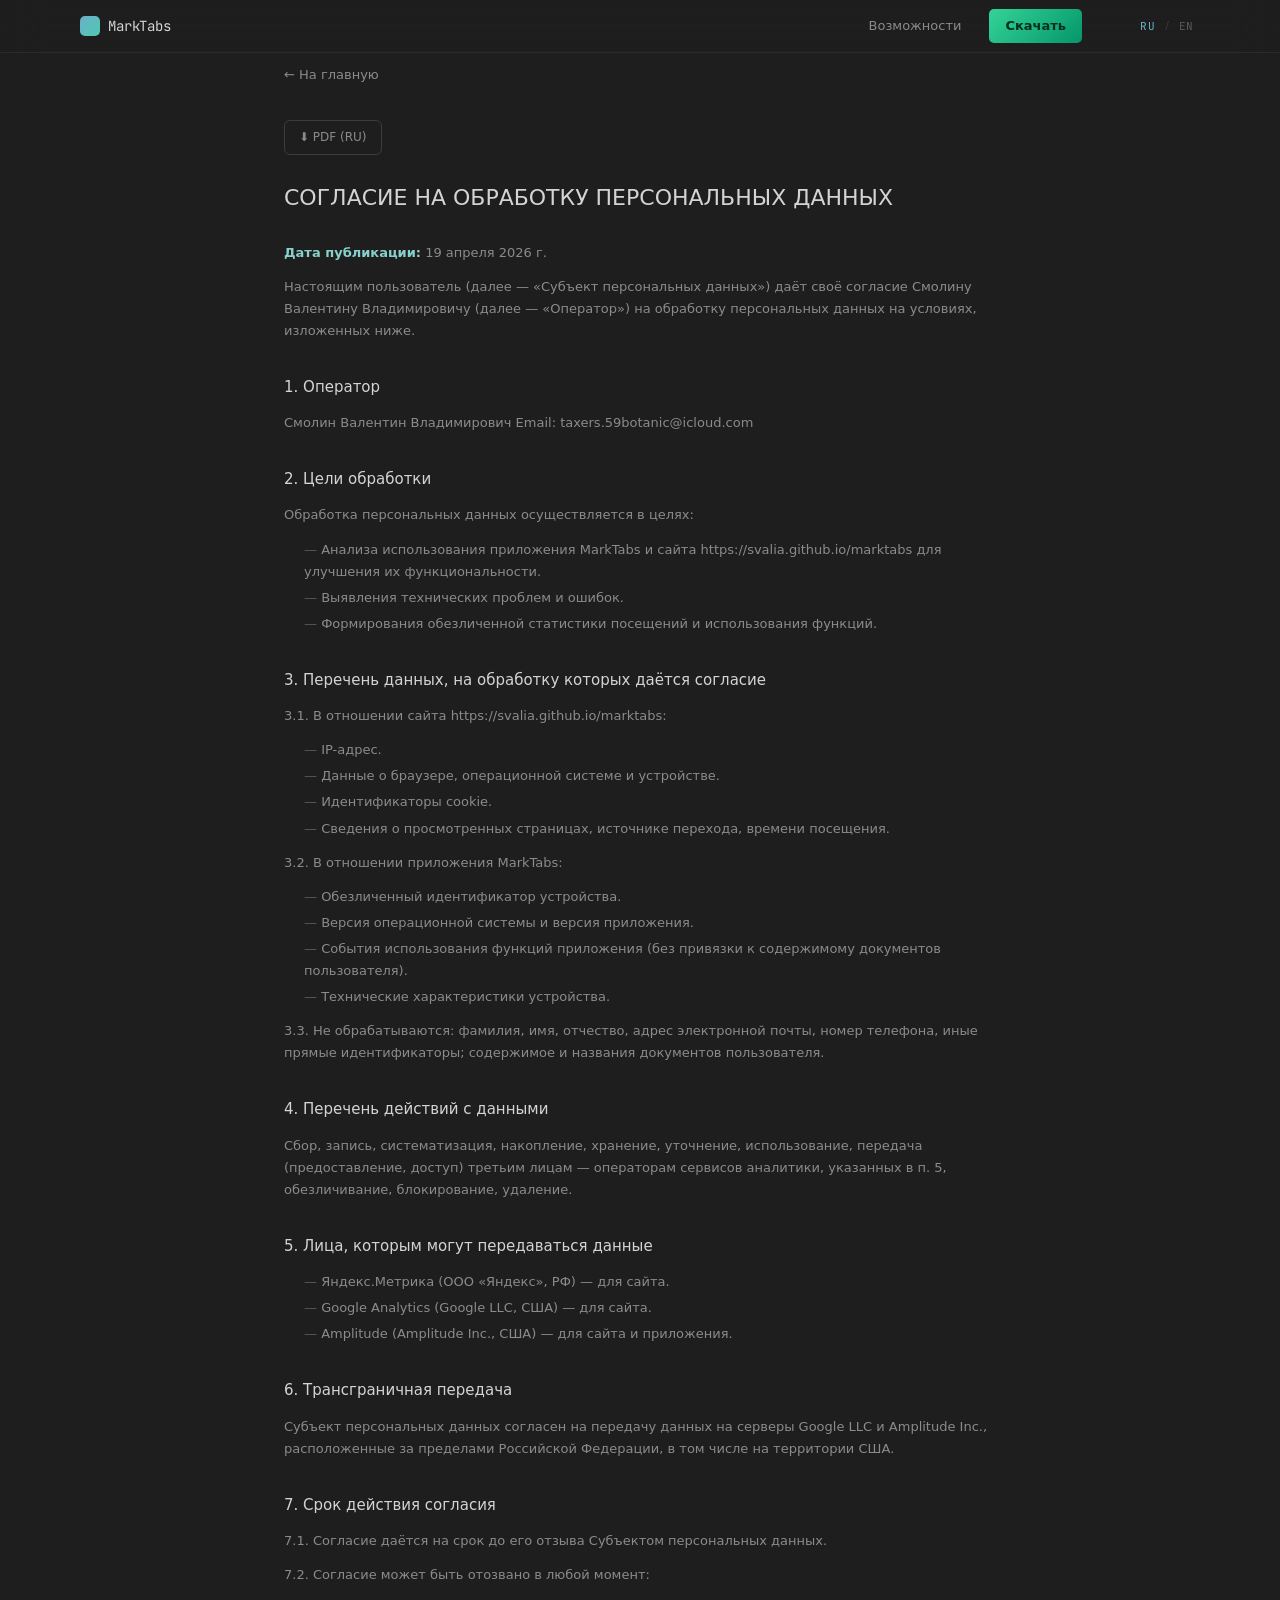
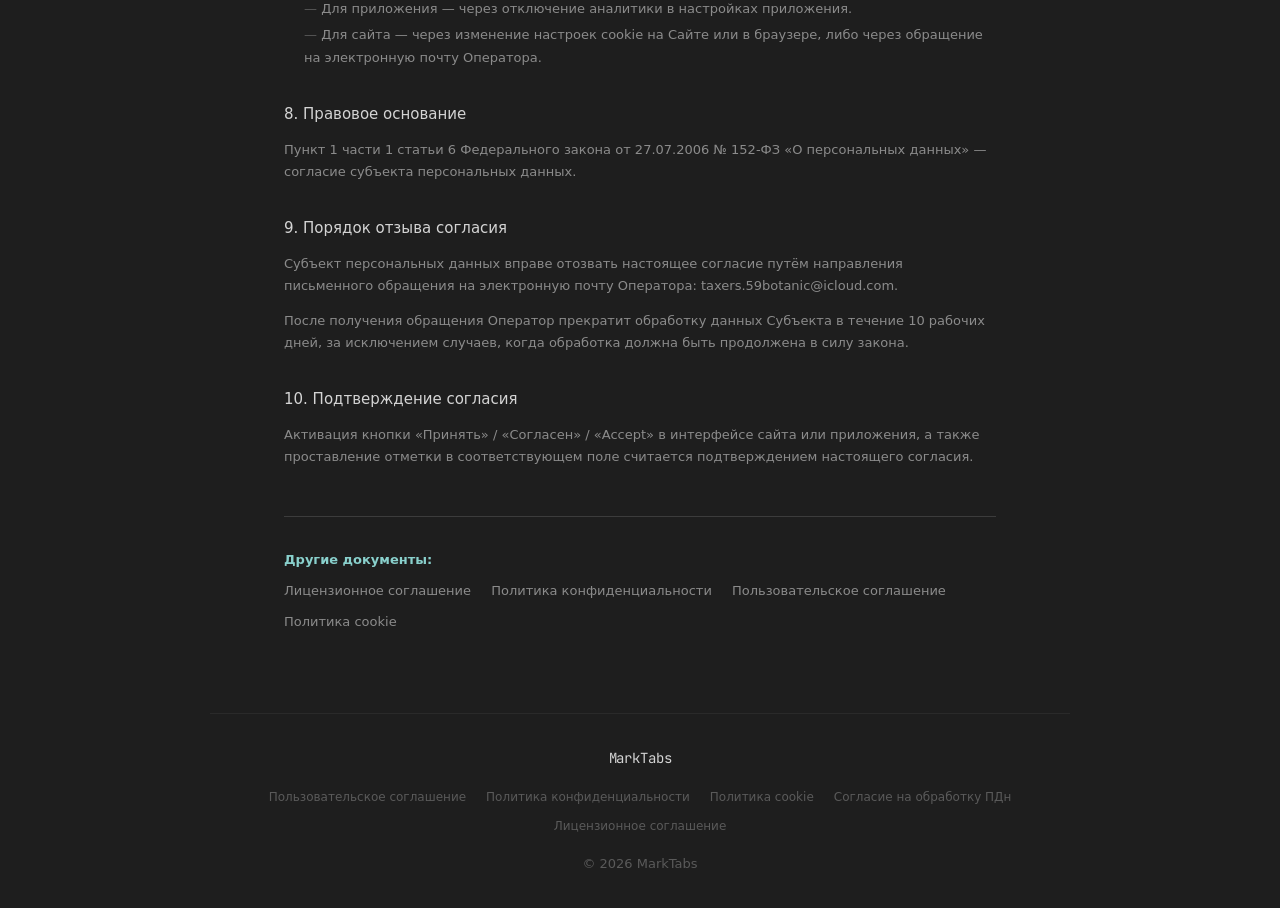
==== legal/consent/index.html @ ff4b9e53 "Add legal pages, PDFs, updates and announcements infrastructure Co-Authored-By: Claude Sonnet 4.6 <n" ====
<!DOCTYPE html>
<html lang="ru">
<head>
  <meta charset="UTF-8" />
  <meta name="viewport" content="width=device-width, initial-scale=1.0" />
  <title>Согласие на обработку ПДн / Согласие на обработку ПДн — MarkTabs</title>
  <meta name="description" content="MarkTabs — Согласие на обработку ПДн / Согласие на обработку ПДн" />
  <link rel="preconnect" href="https://fonts.googleapis.com" />
  <link rel="preconnect" href="https://fonts.gstatic.com" crossorigin />
  <link href="https://fonts.googleapis.com/css2?family=JetBrains+Mono:wght@400;500&display=swap" rel="stylesheet" />
  <link rel="stylesheet" href="../../style.css" />
  <link rel="alternate" hreflang="ru" href="https://svalia.github.io/marktabs/legal/consent/" />
  <link rel="alternate" hreflang="en" href="https://svalia.github.io/marktabs/legal/consent/" />
  <link rel="canonical" href="https://svalia.github.io/marktabs/legal/consent/" />
</head>
<body>

  <header class="header">
    <div class="header-inner">
      <a class="logo" href="../../">
        <span class="logo-mark"></span>
        MarkTabs
      </a>
      <nav class="nav">
        <a href="../../#features" data-i18n="nav_features">Возможности</a>
        <a href="../../#download" class="nav-cta" data-i18n="nav_download">Скачать</a>
      </nav>
      <div class="lang-switcher">
        <button class="lang-btn active" data-lang="ru">RU</button>
        <span class="lang-sep">/</span>
        <button class="lang-btn" data-lang="en">EN</button>
      </div>
    </div>
  </header>

  <main>
    <section class="legal-page">
      <div class="legal-container">

        <div class="legal-breadcrumb">
          <a href="../../" data-i18n-legal="back_home">← На главную</a>
        </div>

        <div class="legal-block" id="legal-ru">
          <div class="legal-pdf-bar">
            <a class="pdf-download" href="../../pdfs/09-Consent-PD-RU.pdf" download>⬇ PDF (RU)</a>
          </div>
          <div class="legal-body"><h1>СОГЛАСИЕ НА ОБРАБОТКУ ПЕРСОНАЛЬНЫХ ДАННЫХ</h1>
<p><strong>Дата публикации:</strong> 19 апреля 2026 г.</p>
<p>Настоящим пользователь (далее — «Субъект персональных данных») даёт своё согласие Смолину Валентину Владимировичу (далее — «Оператор») на обработку персональных данных на условиях, изложенных ниже.</p>
<h2>1. Оператор</h2>
<p>Смолин Валентин Владимирович Email: taxers.59botanic@icloud.com</p>
<h2>2. Цели обработки</h2>
<p>Обработка персональных данных осуществляется в целях:</p>
<ul>
  <li>Анализа использования приложения MarkTabs и сайта https://svalia.github.io/marktabs для улучшения их функциональности.</li>
  <li>Выявления технических проблем и ошибок.</li>
  <li>Формирования обезличенной статистики посещений и использования функций.</li>
</ul>
<h2>3. Перечень данных, на обработку которых даётся согласие</h2>
<p>3.1. В отношении сайта https://svalia.github.io/marktabs:</p>
<ul>
  <li>IP-адрес.</li>
  <li>Данные о браузере, операционной системе и устройстве.</li>
  <li>Идентификаторы cookie.</li>
  <li>Сведения о просмотренных страницах, источнике перехода, времени посещения.</li>
</ul>
<p>3.2. В отношении приложения MarkTabs:</p>
<ul>
  <li>Обезличенный идентификатор устройства.</li>
  <li>Версия операционной системы и версия приложения.</li>
  <li>События использования функций приложения (без привязки к содержимому документов пользователя).</li>
  <li>Технические характеристики устройства.</li>
</ul>
<p>3.3. Не обрабатываются: фамилия, имя, отчество, адрес электронной почты, номер телефона, иные прямые идентификаторы; содержимое и названия документов пользователя.</p>
<h2>4. Перечень действий с данными</h2>
<p>Сбор, запись, систематизация, накопление, хранение, уточнение, использование, передача (предоставление, доступ) третьим лицам — операторам сервисов аналитики, указанных в п. 5, обезличивание, блокирование, удаление.</p>
<h2>5. Лица, которым могут передаваться данные</h2>
<ul>
  <li>Яндекс.Метрика (ООО «Яндекс», РФ) — для сайта.</li>
  <li>Google Analytics (Google LLC, США) — для сайта.</li>
  <li>Amplitude (Amplitude Inc., США) — для сайта и приложения.</li>
</ul>
<h2>6. Трансграничная передача</h2>
<p>Субъект персональных данных согласен на передачу данных на серверы Google LLC и Amplitude Inc., расположенные за пределами Российской Федерации, в том числе на территории США.</p>
<h2>7. Срок действия согласия</h2>
<p>7.1. Согласие даётся на срок до его отзыва Субъектом персональных данных.</p>
<p>7.2. Согласие может быть отозвано в любой момент:</p>
<ul>
  <li>Для приложения — через отключение аналитики в настройках приложения.</li>
  <li>Для сайта — через изменение настроек cookie на Сайте или в браузере, либо через обращение на электронную почту Оператора.</li>
</ul>
<h2>8. Правовое основание</h2>
<p>Пункт 1 части 1 статьи 6 Федерального закона от 27.07.2006 № 152-ФЗ «О персональных данных» — согласие субъекта персональных данных.</p>
<h2>9. Порядок отзыва согласия</h2>
<p>Субъект персональных данных вправе отозвать настоящее согласие путём направления письменного обращения на электронную почту Оператора: taxers.59botanic@icloud.com.</p>
<p>После получения обращения Оператор прекратит обработку данных Субъекта в течение 10 рабочих дней, за исключением случаев, когда обработка должна быть продолжена в силу закона.</p>
<h2>10. Подтверждение согласия</h2>
<p>Активация кнопки «Принять» / «Согласен» / «Accept» в интерфейсе сайта или приложения, а также проставление отметки в соответствующем поле считается подтверждением настоящего согласия.</p></div>
        </div>


        <div class="legal-other-docs">
          <div id="legal-other-ru">
            <p><strong>Другие документы:</strong></p>
            <a href="../eula/">Лицензионное соглашение</a>
        <a href="../privacy/">Политика конфиденциальности</a>
        <a href="../terms/">Пользовательское соглашение</a>
        <a href="../cookies/">Политика cookie</a>
          </div>
          <div id="legal-other-en" style="display:none">
            <p><strong>Other documents:</strong></p>
            <a href="../eula/">End User License Agreement</a>
        <a href="../privacy/">Privacy Policy</a>
        <a href="../terms/">Terms of Use</a>
        <a href="../cookies/">Cookie Policy</a>
          </div>
        </div>

      </div>
    </section>
  </main>

  <footer class="footer footer-legal">
    <a class="logo" href="../../">MarkTabs</a>
    <nav class="footer-legal-nav">
      <div class="footer-legal-links" id="footer-links-ru">
        <a href="../terms/">Пользовательское соглашение</a>
        <a href="../privacy/">Политика конфиденциальности</a>
        <a href="../cookies/">Политика cookie</a>
        <a href="../consent/">Согласие на обработку ПДн</a>
        <a href="../eula/">Лицензионное соглашение</a>
      </div>
      <div class="footer-legal-links" id="footer-links-en" style="display:none">
        <a href="../terms/">Terms of Use</a>
        <a href="../privacy/">Privacy Policy</a>
        <a href="../cookies/">Cookie Policy</a>
        <a href="../eula/">End User License Agreement</a>
      </div>
    </nav>
    <span class="footer-copy">© 2026 MarkTabs</span>
  </footer>

  <script src="../../script.js"></script>
  <script>
    (function() {
      var lang = localStorage.getItem("mt_lang") || "ru";
      function applyLang(l) {
        var ruEl = document.getElementById("legal-ru");
        var enEl = document.getElementById("legal-en");
        var ruOther = document.getElementById("legal-other-ru");
        var enOther = document.getElementById("legal-other-en");
        var footerRu = document.getElementById("footer-links-ru");
        var footerEn = document.getElementById("footer-links-en");
        var breadcrumb = document.querySelector("[data-i18n-legal='back_home']");
        if (ruEl) ruEl.style.display = l === "ru" ? "" : "none";
        if (enEl) enEl.style.display = l === "en" ? "" : "none";
        if (ruOther) ruOther.style.display = l === "ru" ? "" : "none";
        if (enOther) enOther.style.display = l === "en" ? "" : "none";
        if (footerRu) footerRu.style.display = l === "ru" ? "" : "none";
        if (footerEn) footerEn.style.display = l === "en" ? "" : "none";
        if (breadcrumb) breadcrumb.textContent = l === "ru" ? "← На главную" : "← Back to home";
        document.querySelectorAll(".lang-btn").forEach(function(btn) {
          btn.classList.toggle("active", btn.getAttribute("data-lang") === l);
        });
        document.documentElement.lang = l;
      }
      applyLang(lang);
      document.querySelectorAll(".lang-btn[data-lang]").forEach(function(btn) {
        btn.addEventListener("click", function() {
          var l = btn.getAttribute("data-lang");
          localStorage.setItem("mt_lang", l);
          applyLang(l);
        });
      });
    })();
  </script>
  <script src="../../analytics/landing-tracking.js"></script>
</body>
</html>
---- style.css ----
/* =============================================
   MARKTABS LANDING — style.css
   Rendered as a .md document (matches app read mode)
   ============================================= */

:root {
  --bg:         #1e1e1e;
  --bg2:        #252526;
  --bg3:        #2d2d2d;
  --bg4:        #333333;
  --fg:         #d4d4d4;
  --fg2:        #8b8b8b;
  --fg3:        #5a5a5a;
  --head:       #6ab0c8;   /* exact match: app heading color */
  --head-line:  rgba(106, 176, 200, 0.2);
  --strong:     #89d0cc;
  --link:       #4ec9b0;
  --code-fg:    #ce9178;
  --code-bg:    #2d2d2d;
  --quote-line: #d96060;
  --border:     #3c3c3c;
  --border2:    #2a2a2a;
  --orange:     #e8944a;
  --accent-btn: #6ab0c8;

  --font-body: -apple-system, BlinkMacSystemFont, 'Segoe UI', system-ui, sans-serif;
  --font-mono: 'JetBrains Mono', 'SF Mono', 'Fira Code', monospace;

  --doc-width: 860px;
  --radius:    8px;
}

*, *::before, *::after { box-sizing: border-box; margin: 0; padding: 0; }

html { scroll-behavior: smooth; }

body {
  background: var(--bg);
  color: var(--fg);
  font-family: var(--font-body);
  font-size: 16px;
  line-height: 1.75;
  -webkit-font-smoothing: antialiased;
}

a { color: var(--link); text-decoration: none; }
a:hover { text-decoration: underline; }

/* =============================================
   HEADER (app chrome — stays outside document)
   ============================================= */
.header {
  position: fixed;
  top: 0; left: 0; right: 0;
  z-index: 100;
  backdrop-filter: blur(20px) saturate(180%);
  -webkit-backdrop-filter: blur(20px) saturate(180%);
  background: rgba(30, 30, 30, 0.9);
  border-bottom: 1px solid var(--border2);
}

.header-inner {
  max-width: 1200px;
  margin: 0 auto;
  padding: 0 40px;
  height: 52px;
  display: flex;
  align-items: center;
  gap: 32px;
}

.logo {
  display: flex;
  align-items: center;
  gap: 8px;
  font-family: var(--font-mono);
  font-size: 14px;
  color: var(--fg);
  letter-spacing: -0.01em;
  text-decoration: none;
}

.logo-mark {
  width: 20px;
  height: 20px;
  border-radius: 5px;
  background: linear-gradient(135deg, var(--head) 0%, var(--link) 100%);
  flex-shrink: 0;
}

.nav {
  display: flex;
  align-items: center;
  gap: 28px;
  margin-left: auto;
}

.nav a {
  font-size: 13px;
  color: var(--fg2);
  text-decoration: none;
  transition: color 0.2s;
}

.nav a:hover { color: var(--fg); text-decoration: none; }

.nav-cta {
  padding: 6px 16px;
  background: linear-gradient(135deg, #34d399 0%, #059669 100%);
  color: #042f1e !important;
  border-radius: 5px;
  font-weight: 600;
  font-size: 13px !important;
  transition: opacity 0.2s !important;
}

.nav-cta:hover { opacity: 0.85; text-decoration: none !important; }

.lang-switcher {
  display: flex;
  align-items: center;
  gap: 4px;
  margin-left: 20px;
}

.lang-btn {
  background: none;
  border: none;
  color: var(--fg3);
  cursor: pointer;
  font-family: var(--font-mono);
  font-size: 11px;
  padding: 3px 6px;
  border-radius: 3px;
  transition: color 0.2s;
  letter-spacing: 0.05em;
}

.lang-btn:hover { color: var(--fg); }
.lang-btn.active { color: var(--head); }
.lang-sep { color: var(--border); font-size: 11px; }

/* =============================================
   DOCUMENT — main content wrapper
   ============================================= */
.document {
  max-width: var(--doc-width);
  margin: 0 auto;
  padding: 80px 40px 80px;
}

/* =============================================
   MD HEADINGS (exact match to app renderer)
   ============================================= */
.md-h1 {
  font-size: 2em;
  font-weight: 700;
  color: var(--head);
  border-bottom: 1px solid var(--head-line);
  padding-bottom: 12px;
  margin-bottom: 24px;
  line-height: 1.25;
  letter-spacing: -0.02em;
}

.md-h2 {
  font-size: 1.5em;
  font-weight: 700;
  color: var(--head);
  border-bottom: 1px solid var(--head-line);
  padding-bottom: 10px;
  margin-top: 48px;
  margin-bottom: 20px;
  line-height: 1.3;
  letter-spacing: -0.01em;
}

.md-h3 {
  font-size: 1.17em;
  font-weight: 700;
  color: var(--head);
  margin-top: 32px;
  margin-bottom: 12px;
  line-height: 1.3;
}

/* =============================================
   MD PARAGRAPH, STRONG, CODE
   ============================================= */
.md-p {
  margin-bottom: 16px;
  color: var(--fg);
  line-height: 1.75;
}

.md-p strong, strong { color: var(--strong); font-weight: 600; }

.md-hr {
  border: none;
  border-top: 1px solid var(--border);
  margin: 40px 0;
}

code, .md-code {
  font-family: var(--font-mono);
  font-size: 0.875em;
  background: var(--code-bg);
  color: var(--code-fg);
  border-radius: 4px;
  padding: 2px 6px;
}

.md-pre {
  background: var(--code-bg);
  border-radius: var(--radius);
  padding: 20px 24px;
  margin: 20px 0;
  overflow-x: auto;
}

.md-pre code {
  background: none;
  padding: 0;
  font-size: 13px;
  color: var(--fg);
  line-height: 1.7;
}

/* =============================================
   MD LISTS (ul / ol)
   ============================================= */
.md-ul {
  list-style: none;
  padding: 0;
  margin: 0 0 20px 0;
}

.md-ul li {
  position: relative;
  padding-left: 20px;
  margin-bottom: 6px;
  color: var(--fg);
  line-height: 1.7;
}

.md-ul li::before {
  content: '•';
  position: absolute;
  left: 4px;
  color: var(--fg2);
}

.md-ol {
  list-style: none;
  counter-reset: md-counter;
  padding: 0;
  margin: 0 0 20px 0;
}

.md-ol li {
  counter-increment: md-counter;
  position: relative;
  padding-left: 28px;
  margin-bottom: 8px;
  color: var(--fg);
  line-height: 1.7;
}

.md-ol li::before {
  content: counter(md-counter) '.';
  position: absolute;
  left: 0;
  color: var(--fg2);
  font-variant-numeric: tabular-nums;
  min-width: 20px;
}

/* =============================================
   MD BLOCKQUOTE
   ============================================= */
.md-blockquote {
  border-left: 3px solid var(--quote-line);
  padding: 4px 0 4px 20px;
  margin: 16px 0;
  color: var(--fg2);
}

.md-blockquote p {
  margin: 0;
  font-style: normal;
  line-height: 1.7;
}

.md-blockquote strong {
  color: var(--fg);
}

/* =============================================
   HERO SECTION
   ============================================= */
.hero {
  padding-top: 72px; /* header height */
  max-width: 1200px;
  margin: 0 auto;
  display: grid;
  grid-template-columns: 1fr 1fr;
  gap: 80px;
  align-items: start;
  min-height: 100vh;
  padding-left: 40px;
  padding-right: 40px;
}

.hero-content {
  padding-top: 120px;
}

.hero-eyebrow {
  margin-top: 80px;
  padding-left: 16px;
  border-left: 3px solid var(--quote-line);
  max-width: 480px;
}

.eyebrow-statement {
  font-size: 17px;
  font-weight: 700;
  line-height: 1.4;
  margin-bottom: 6px;
  background: linear-gradient(90deg, #5b8def 0%, #4ec9b0 55%, #89d44a 100%);
  -webkit-background-clip: text;
  -webkit-text-fill-color: transparent;
  background-clip: text;
}

.eyebrow-md {
  font-family: var(--font-mono);
  font-size: 19px;
  /* inherits gradient from parent */
}

.eyebrow-detail {
  font-size: 14px;
  color: var(--fg2);
  line-height: 1.65;
}

.eyebrow-detail strong {
  font-weight: 700;
  background: linear-gradient(90deg, #5b7de8 0%, #a855f7 100%);
  -webkit-background-clip: text;
  -webkit-text-fill-color: transparent;
  background-clip: text;
}

.hero-title {
  font-size: clamp(40px, 5vw, 64px);
  font-weight: 700;
  color: var(--head);
  border-bottom: 1px solid var(--head-line);
  padding-bottom: 14px;
  margin-bottom: 20px;
  line-height: 1.2;
  letter-spacing: -0.025em;
}

.hero-title em {
  font-style: italic;
  font-weight: 400;
}

.hero-sub {
  font-size: 17px;
  color: var(--fg);
  margin-bottom: 36px;
  line-height: 1.7;
  max-width: 420px;
}

.hero-actions {
  display: flex;
  flex-direction: column;
  align-items: flex-start;
  gap: 10px;
}

.btn-primary {
  display: inline-flex;
  align-items: center;
  padding: 11px 24px;
  background: linear-gradient(135deg, #34d399 0%, #059669 100%);
  color: #042f1e;
  border-radius: 6px;
  font-weight: 700;
  font-size: 15px;
  letter-spacing: -0.01em;
  text-decoration: none;
  transition: filter 0.2s, transform 0.15s;
  box-shadow: 0 2px 12px rgba(5, 150, 105, 0.35);
}

.btn-primary:hover {
  filter: brightness(1.1);
  transform: translateY(-1px);
  text-decoration: none;
}

.btn-large { padding: 14px 32px; font-size: 17px; }

.hero-meta {
  font-family: var(--font-mono);
  font-size: 12px;
  color: #fff;
}

/* =============================================
   APP MOCKUP (parallax)
   ============================================= */
.hero-visual {
  display: flex;
  flex-direction: column;
  align-items: flex-start;
  perspective: 1000px;
  padding-top: 100px;
}

.app-mockup {
  will-change: transform;
  transition: transform 0.08s ease-out;
}

.app-window {
  width: 540px;
  border-radius: 12px;
  background: var(--bg2);
  border: 1px solid var(--border);
  box-shadow:
    0 0 0 1px rgba(255,255,255,0.04),
    0 32px 64px rgba(0,0,0,0.75),
    0 16px 32px rgba(0,0,0,0.5),
    0 64px 128px rgba(106, 176, 200, 0.05);
  overflow: hidden;
}

.app-chrome {
  display: flex;
  align-items: center;
  gap: 10px;
  padding: 12px 16px;
  background: var(--bg2);
  border-bottom: 1px solid var(--border);
}

.traffic-lights { display: flex; gap: 7px; }

.tl {
  width: 12px;
  height: 12px;
  border-radius: 50%;
}

.tl-red    { background: #ff5f57; }
.tl-yellow { background: #febc2e; }
.tl-green  { background: #28c840; }

.app-title-bar {
  font-family: var(--font-mono);
  font-size: 11px;
  color: var(--fg3);
  margin: 0 auto;
  transform: translateX(-18px);
}

.app-tabs {
  display: flex;
  align-items: stretch;
  background: var(--bg2);
  border-bottom: 1px solid var(--border);
  overflow: hidden;
}

.app-tab {
  display: flex;
  align-items: center;
  gap: 5px;
  padding: 7px 13px;
  font-family: var(--font-mono);
  font-size: 11px;
  color: var(--fg2);
  border-right: 1px solid var(--border);
  white-space: nowrap;
}

.app-tab-active {
  background: var(--bg3);
  color: var(--fg);
  border-bottom: 2px solid var(--head);
}

.tab-icon { width: 10px; height: 12px; opacity: 0.45; flex-shrink: 0; }

.tab-close {
  font-size: 13px;
  line-height: 1;
  opacity: 0;
  color: var(--fg2);
  margin-left: 2px;
  border-radius: 3px;
  padding: 0 1px;
  transition: opacity 0.12s;
}
.app-tab:hover .tab-close { opacity: 0.5; }
.app-tab:hover .tab-close:hover { opacity: 1; color: var(--fg); }

.tab-dot {
  width: 5px;
  height: 5px;
  border-radius: 50%;
  background: var(--orange);
  margin-left: 2px;
}

.tab-plus {
  padding: 7px 13px;
  color: var(--fg3);
  font-size: 15px;
  line-height: 1;
  margin-left: auto;
}

.app-body {
  display: flex;
  height: 270px;
}

.app-sidebar {
  width: 155px;
  background: var(--bg2);
  border-right: 1px solid var(--border);
  padding: 10px 0;
  flex-shrink: 0;
  overflow: hidden;
}

.app-right {
  display: flex;
  flex-direction: column;
  flex: 1;
  overflow: hidden;
}

.sidebar-section { margin-bottom: 14px; }

.sidebar-header {
  display: flex;
  align-items: center;
  gap: 5px;
  padding: 3px 12px;
  font-family: var(--font-mono);
  font-size: 10px;
  color: var(--fg2);
  text-transform: uppercase;
  letter-spacing: 0.06em;
}

.sidebar-icon { width: 10px; height: 10px; opacity: 0.6; flex-shrink: 0; }

.sidebar-item {
  display: flex;
  align-items: center;
  gap: 5px;
  padding: 3px 12px 3px 22px;
  font-family: var(--font-mono);
  font-size: 10px;
  color: var(--fg2);
}

.sidebar-item.active {
  color: var(--head);
  background: rgba(106, 176, 200, 0.08);
}

.sidebar-file-icon { width: 9px; height: 11px; opacity: 0.4; flex-shrink: 0; }

.app-editor {
  flex: 1;
  padding: 16px 18px;
  font-family: var(--font-mono);
  font-size: 11px;
  line-height: 1.8;
  overflow: hidden;
}

.editor-line { white-space: nowrap; }
.editor-h1 { color: var(--head); font-size: 13px; font-weight: 700; }
.editor-h2 { color: var(--head); font-size: 12px; font-weight: 600; }
.editor-text { color: var(--fg); }
.editor-text-dim { color: var(--fg2); }
.editor-list { color: var(--fg); padding-left: 8px; }
.editor-blank { height: 8px; }
.editor-code {
  background: var(--bg3);
  color: var(--code-fg);
  border-radius: 3px;
  padding: 0 3px;
  font-size: 10px;
}

.editor-cursor {
  width: 2px;
  height: 14px;
  background: var(--head);
  animation: blink 1.1s step-end infinite;
  margin-top: 2px;
}

@keyframes blink {
  0%, 100% { opacity: 1; }
  50%       { opacity: 0; }
}

/* =============================================
   DOCUMENT SECTIONS
   ============================================= */

/* Section wrapper — hr + content */
.doc-section {
  border-top: 1px solid var(--border);
  padding-top: 48px;
  margin-top: 0;
}

/* =============================================
   FEATURES — h3 list inside document
   ============================================= */
.features-list {
  display: flex;
  flex-direction: column;
}

.feature-item {
  display: flex;
  align-items: center;
  gap: 48px;
  padding: 28px 0;
  border-bottom: 1px solid var(--border2);
  border-right: none;
}

.feature-item:nth-child(odd)  { padding-right: 0; border-right: none; }
.feature-item:nth-child(even) { padding-left: 0; }
.feature-item:nth-last-child(-n+2) { border-bottom: 1px solid var(--border2); }
.feature-item:last-child { border-bottom: none; }

.feature-text { flex: 1; min-width: 0; }

/* ---- feature animation container ---- */
.feature-anim {
  width: 280px;
  height: 170px;
  flex-shrink: 0;
  background: var(--bg);
  border: 1px solid var(--border);
  border-radius: 8px;
  overflow: hidden;
  position: relative;
  font-family: var(--font-mono);
  font-size: 10px;
  color: var(--fg2);
}

.feature-label {
  font-family: var(--font-mono);
  font-size: 12px;
  font-weight: 700;
  margin-bottom: 8px;
  letter-spacing: 0.02em;
  background: linear-gradient(90deg, #5b7de8 0%, #a855f7 100%);
  -webkit-background-clip: text;
  -webkit-text-fill-color: transparent;
  background-clip: text;
}

.feature-item h3 {
  font-size: 1.05em;
  font-weight: 700;
  color: var(--head);
  margin-bottom: 8px;
  line-height: 1.3;
}

.feature-item p {
  font-size: 14px;
  color: var(--fg2);
  line-height: 1.7;
}

/* =============================================
   AHA — demo block
   ============================================= */
.aha-wrap {
  display: grid;
  grid-template-columns: 1fr 1fr;
  gap: 56px;
  align-items: start;
  margin-top: 8px;
}

.aha-label {
  font-family: var(--font-mono);
  font-size: 11px;
  color: var(--head);
  letter-spacing: 0.06em;
  text-transform: uppercase;
  display: block;
  margin-bottom: 16px;
}

.aha-text p { color: var(--fg2); margin-bottom: 28px; font-size: 15px; }

.demo-toggle {
  display: flex;
  flex-direction: column;
  gap: 10px;
}

.demo-label {
  font-family: var(--font-mono);
  font-size: 10px;
  color: var(--fg3);
  text-transform: uppercase;
  letter-spacing: 0.06em;
}

.demo-screen {
  background: var(--bg3);
  border: 1px solid var(--border);
  border-radius: 6px;
  padding: 16px 18px;
  font-family: var(--font-mono);
  font-size: 12px;
  line-height: 1.7;
}

.demo-line { white-space: nowrap; color: var(--fg2); }
.demo-h1 { color: var(--head); font-size: 13px; font-weight: 700; }
.demo-h2 { color: var(--head); font-size: 12px; font-weight: 600; }
.demo-text { color: var(--fg); }
.demo-list { color: var(--fg); padding-left: 8px; }

.demo-read-mode {
  background: var(--bg2);
  font-family: var(--font-body);
  font-size: 13px;
  border-color: var(--border);
}

.demo-rendered-h1 {
  font-size: 17px;
  font-weight: 700;
  color: var(--head);
  border-bottom: 1px solid var(--head-line);
  padding-bottom: 6px;
  margin-bottom: 10px;
}

.demo-rendered-h2 {
  font-size: 14px;
  font-weight: 700;
  color: var(--head);
  margin: 10px 0 6px;
}

.demo-rendered-p { color: var(--fg); margin-bottom: 8px; font-size: 13px; }

.demo-rendered-li {
  color: var(--fg2);
  padding-left: 16px;
  position: relative;
  font-size: 13px;
  margin-bottom: 3px;
}

.demo-rendered-li::before {
  content: '•';
  position: absolute;
  left: 4px;
  color: var(--fg3);
}

.demo-read-mode code {
  background: var(--code-bg);
  color: var(--code-fg);
  border-radius: 3px;
  padding: 1px 5px;
  font-family: var(--font-mono);
  font-size: 11px;
}

.demo-arrow {
  text-align: center;
  font-family: var(--font-mono);
  font-size: 11px;
  color: var(--link);
  letter-spacing: 0.04em;
}

/* =============================================
   PAIN (recognize yourself) — ul list
   ============================================= */
.pains-list {
  list-style: none;
  padding: 0;
  margin: 0;
}

.pains-list li {
  position: relative;
  padding: 14px 0 14px 24px;
  border-bottom: 1px solid var(--border2);
  color: var(--fg);
  font-size: 15px;
  line-height: 1.6;
}

.pains-list li::before {
  content: '•';
  position: absolute;
  left: 4px;
  top: 14px;
  color: var(--fg3);
}

.pains-list li:last-child { border-bottom: none; }

/* =============================================
   HOW IT WORKS — ordered list
   ============================================= */
.steps-ol {
  list-style: none;
  counter-reset: steps;
  padding: 0;
  margin: 0;
}

.steps-ol li {
  counter-increment: steps;
  display: flex;
  gap: 24px;
  padding: 28px 0;
  border-bottom: 1px solid var(--border2);
}

.steps-ol li:last-child { border-bottom: none; }

.step-num {
  font-family: var(--font-mono);
  font-size: 14px;
  color: var(--head);
  flex-shrink: 0;
  width: 24px;
  padding-top: 2px;
}

.step-num::before { content: counter(steps) '.'; }

.step-body h3 {
  font-size: 1em;
  font-weight: 700;
  color: var(--fg);
  margin-bottom: 6px;
}

.step-body p {
  font-size: 14px;
  color: var(--fg2);
  line-height: 1.7;
}

/* =============================================
   OUTCOMES — ul list
   ============================================= */
.outcomes-ul {
  list-style: none;
  padding: 0;
  margin: 0;
}

.outcomes-ul li {
  position: relative;
  padding: 12px 0 12px 24px;
  border-bottom: 1px solid var(--border2);
  color: var(--fg);
  font-size: 15px;
  line-height: 1.65;
}

.outcomes-ul li:last-child { border-bottom: none; }

.outcomes-ul li::before {
  content: '-';
  position: absolute;
  left: 4px;
  color: var(--link);
  font-family: var(--font-mono);
}

/* =============================================
   FAQ — blockquote style
   ============================================= */
.faq-list {
  display: flex;
  flex-direction: column;
  gap: 0;
}

.faq-item {
  border-bottom: 1px solid var(--border2);
}

.faq-item:last-child { border-bottom: none; }

.faq-q {
  display: flex;
  align-items: flex-start;
  gap: 12px;
  padding: 20px 0;
  cursor: pointer;
  list-style: none;
  font-size: 15px;
  font-weight: 600;
  color: var(--fg);
  transition: color 0.2s;
}

.faq-q::before {
  content: '>';
  font-family: var(--font-mono);
  color: var(--fg3);
  flex-shrink: 0;
  margin-top: 1px;
  transition: color 0.2s, transform 0.2s;
  display: inline-block;
}

.faq-item[open] .faq-q { color: var(--head); }
.faq-item[open] .faq-q::before { color: var(--head); transform: rotate(90deg); }

.faq-q::-webkit-details-marker { display: none; }
.faq-q:hover { color: var(--head); }

.faq-a {
  border-left: 3px solid var(--quote-line);
  padding: 8px 0 20px 20px;
  color: var(--fg2);
  font-size: 14px;
  line-height: 1.75;
}

/* =============================================
   COMPETITORS — strikethrough names
   ============================================= */
.comp-list {
  display: flex;
  flex-direction: column;
  gap: 0;
}

.comp-row {
  display: flex;
  gap: 32px;
  padding: 20px 0;
  border-bottom: 1px solid var(--border2);
  align-items: baseline;
}

.comp-row:last-child { border-bottom: none; }

.comp-name {
  font-family: var(--font-mono);
  font-size: 13px;
  color: var(--fg3);
  text-decoration: line-through;
  text-decoration-color: var(--quote-line);
  text-decoration-thickness: 1.5px;
  flex-shrink: 0;
  width: 120px;
}

.comp-why {
  font-size: 14px;
  color: var(--fg2);
  line-height: 1.7;
}

/* =============================================
   DOWNLOAD SECTION
   ============================================= */
.download-block {
  background: var(--bg2);
  border: 1px solid var(--border);
  border-radius: var(--radius);
  padding: 48px;
  text-align: center;
  display: flex;
  flex-direction: column;
  align-items: center;
  gap: 16px;
  margin-top: 8px;
}

.download-block h2 {
  font-size: 1.5em;
  font-weight: 700;
  color: var(--head);
  letter-spacing: -0.01em;
  border-bottom: none;
  margin: 0;
  padding: 0;
}

.download-block p {
  color: var(--fg2);
  font-size: 15px;
  margin: 0;
}

.dl-meta {
  font-family: var(--font-mono);
  font-size: 11px;
  color: var(--fg3);
}

/* =============================================
   FOOTER
   ============================================= */
.footer {
  border-top: 1px solid var(--border2);
  padding: 28px 40px;
  max-width: var(--doc-width);
  margin: 0 auto;
  display: flex;
  align-items: center;
  justify-content: space-between;
}

.footer-copy {
  font-size: 13px;
  color: var(--fg3);
}

/* =============================================
   ANIMATIONS
   ============================================= */
@keyframes fadeUp {
  from { opacity: 0; transform: translateY(20px); }
  to   { opacity: 1; transform: translateY(0); }
}

.hero-title    { animation: fadeUp 0.5s 0.05s ease both; }
.hero-sub      { animation: fadeUp 0.5s 0.12s ease both; }
.hero-actions  { animation: fadeUp 0.5s 0.18s ease both; }
.hero-visual   { animation: fadeUp 0.6s 0.15s ease both; }
.hero-eyebrow  { animation: fadeUp 0.5s 0.28s ease both; }

/* =============================================
   RESPONSIVE
   ============================================= */
@media (max-width: 1024px) {
  .hero {
    grid-template-columns: 1fr;
    gap: 48px;
    min-height: auto;
    padding-top: 100px;
    padding-bottom: 60px;
  }

  .hero-visual { order: -1; }
  .app-window { max-width: 480px; width: 100%; }

  .feature-item { gap: 28px; }
  .feature-item:last-child { border-bottom: none; }

  .aha-wrap { grid-template-columns: 1fr; gap: 32px; }

  .nav a:not(.nav-cta) { display: none; }
}

@media (max-width: 640px) {
  .document { padding: 60px 20px; }
  .hero { padding-left: 20px; padding-right: 20px; }
  .footer { padding: 24px 20px; flex-direction: column; gap: 8px; text-align: center; }
  .download-block { padding: 32px 24px; }
  .comp-row { flex-direction: column; gap: 8px; }
  .comp-name { width: auto; }
  .app-tabs .app-tab:nth-child(n+3) { display: none; }
}

/* =============================================
   INTERACTIVE APP DEMO
   ============================================= */
.iapp {
  border: 1px solid var(--border);
  border-radius: 12px;
  overflow: hidden;
  margin-top: 24px;
  background: var(--bg2);
  box-shadow: 0 20px 60px rgba(0,0,0,0.4), 0 4px 16px rgba(0,0,0,0.3);
}

/* chrome */
.iapp-chrome {
  display: flex;
  align-items: center;
  gap: 12px;
  padding: 10px 16px;
  background: var(--bg2);
  border-bottom: 1px solid var(--border);
}

.iapp-tabs-wrap {
  display: flex;
  align-items: stretch;
  flex: 1;
  overflow-x: auto;
  overflow-y: hidden;
  scrollbar-width: none;
}
.iapp-tabs-wrap::-webkit-scrollbar { display: none; }

.iapp-tab {
  display: flex;
  align-items: center;
  gap: 5px;
  padding: 5px 12px;
  font-family: var(--font-mono);
  font-size: 11px;
  color: var(--fg2);
  border-right: 1px solid var(--border);
  cursor: pointer;
  white-space: nowrap;
  max-width: 160px;
  overflow: hidden;
  text-overflow: ellipsis;
  transition: background 0.15s;
  flex-shrink: 0;
}

.iapp-tab:hover { background: rgba(255,255,255,0.04); color: var(--fg); }

.iapp-tab-close {
  font-size: 13px;
  line-height: 1;
  opacity: 0;
  color: var(--fg2);
  margin-left: 3px;
  border-radius: 3px;
  padding: 0 1px;
  cursor: pointer;
  transition: opacity 0.12s;
  flex-shrink: 0;
}
.iapp-tab:hover .iapp-tab-close { opacity: 0.5; }
.iapp-tab-close:hover { opacity: 1 !important; color: var(--fg); }

.iapp-tab.active {
  background: var(--bg3);
  color: var(--fg);
  border-bottom: 2px solid var(--head);
}

.iapp-controls {
  display: flex;
  align-items: center;
  gap: 8px;
  margin-left: auto;
  flex-shrink: 0;
}

.cmdr-btn {
  display: flex;
  align-items: center;
  gap: 1px;
  background: var(--bg3);
  border: 1px solid var(--border);
  border-radius: 5px;
  padding: 4px 9px;
  cursor: pointer;
  transition: background 0.15s, border-color 0.15s, transform 0.1s;
}

.cmdr-btn:hover { background: var(--bg4); border-color: var(--head); }
.cmdr-btn:active { transform: scale(0.95); }

.cmdr-btn.flash {
  background: var(--head);
  border-color: var(--head);
}
.cmdr-btn.flash .cmdr-key { color: var(--bg); }

.cmdr-key {
  font-family: var(--font-mono);
  font-size: 11px;
  color: var(--fg2);
  transition: color 0.15s;
}

.cmdr-mode-badge {
  font-family: var(--font-mono);
  font-size: 10px;
  color: var(--head);
  text-transform: uppercase;
  letter-spacing: 0.08em;
  min-width: 34px;
  text-align: left;
}

/* body */
.iapp-body {
  display: flex;
  height: 420px;
}

/* sidebar */
.iapp-sidebar-panel {
  width: 200px;
  background: var(--bg2);
  border-right: 1px solid var(--border);
  flex-shrink: 0;
  overflow-y: auto;
  padding: 8px 0;
}

.iapp-sidebar-panel::-webkit-scrollbar { width: 4px; }
.iapp-sidebar-panel::-webkit-scrollbar-thumb { background: var(--border); border-radius: 2px; }

.iapp-sidebar-hdr {
  display: flex;
  align-items: center;
  justify-content: space-between;
  padding: 5px 14px 8px;
  font-family: var(--font-mono);
  font-size: 10px;
  color: var(--fg3);
  text-transform: uppercase;
  letter-spacing: 0.06em;
}

.iapp-sidebar-plus {
  cursor: pointer;
  font-size: 14px;
  line-height: 1;
  transition: color 0.15s;
}
.iapp-sidebar-plus:hover { color: var(--head); }

/* folders */
.iapp-folder-hdr {
  display: flex;
  align-items: center;
  gap: 5px;
  padding: 5px 14px;
  font-family: var(--font-mono);
  font-size: 11px;
  color: var(--fg2);
  cursor: pointer;
  user-select: none;
  transition: background 0.15s;
}
.iapp-folder-hdr:hover { background: rgba(255,255,255,0.03); }

.iapp-folder-arrow {
  font-size: 7px;
  color: var(--fg3);
  transition: transform 0.2s;
  width: 10px;
  flex-shrink: 0;
  display: inline-block;
}

.iapp-folder.open > .iapp-folder-hdr .iapp-folder-arrow { transform: rotate(90deg); }

.iapp-folder-files { display: none; }
.iapp-folder.open > .iapp-folder-files { display: block; }

.iapp-file-item {
  display: flex;
  align-items: center;
  gap: 5px;
  padding: 4px 14px 4px 28px;
  font-family: var(--font-mono);
  font-size: 11px;
  color: var(--fg2);
  cursor: pointer;
  white-space: nowrap;
  overflow: hidden;
  text-overflow: ellipsis;
  transition: background 0.12s, color 0.12s;
}
.iapp-file-item:hover { background: rgba(255,255,255,0.03); color: var(--fg); }
.iapp-file-item.active { color: var(--head); background: rgba(106,176,200,0.08); }

.iapp-file-ico { width: 10px; height: 12px; opacity: 0.4; flex-shrink: 0; vertical-align: middle; }
.iapp-file-item .iapp-file-ico { margin-right: 5px; }

/* editor panel */
.iapp-editor-panel {
  flex: 1;
  overflow: hidden;
  display: flex;
  flex-direction: column;
  background: var(--bg);
}

/* edit mode (raw markdown with syntax highlight) */
.iapp-edit-content {
  flex: 1;
  padding: 20px 24px;
  font-family: var(--font-mono);
  font-size: 12.5px;
  line-height: 1.85;
  overflow-y: auto;
  white-space: pre-wrap;
  word-break: break-word;
  transition: opacity 0.18s;
}
.iapp-edit-content::-webkit-scrollbar { width: 4px; }
.iapp-edit-content::-webkit-scrollbar-thumb { background: var(--border); }

.syn-h1   { color: var(--head); font-weight: 700; font-size: 13.5px; }
.syn-h2   { color: var(--head); font-weight: 600; }
.syn-h3   { color: var(--head); }
.syn-quote{ color: var(--fg3); }
.syn-list { color: var(--fg2); }
.syn-chk  { color: var(--link); }
.syn-bold { color: var(--strong); }
.syn-em   { font-style: italic; }
.syn-code { color: var(--code-fg); }
.syn-plain{ color: var(--fg); }

/* read mode (rendered markdown) */
.iapp-read-content {
  flex: 1;
  padding: 20px 28px;
  overflow-y: auto;
  font-size: 14px;
  line-height: 1.75;
  transition: opacity 0.18s;
}
.iapp-read-content::-webkit-scrollbar { width: 4px; }
.iapp-read-content::-webkit-scrollbar-thumb { background: var(--border); }

.iapp-read-content h1 {
  font-size: 1.55em; font-weight: 700; color: var(--head);
  border-bottom: 1px solid var(--head-line);
  padding-bottom: 8px; margin: 0 0 16px;
}
.iapp-read-content h2 {
  font-size: 1.15em; font-weight: 700; color: var(--head);
  border-bottom: 1px solid var(--head-line);
  padding-bottom: 5px; margin: 22px 0 10px;
}
.iapp-read-content h3 {
  font-size: 1em; font-weight: 700; color: var(--head);
  margin: 18px 0 8px;
}
.iapp-read-content p  { color: var(--fg); margin: 0 0 10px; }
.iapp-read-content strong { color: var(--strong); }
.iapp-read-content em { font-style: italic; }

.iapp-read-content ul { list-style: none; padding: 0; margin: 0 0 10px; }
.iapp-read-content ul li {
  position: relative; padding-left: 16px;
  color: var(--fg); margin-bottom: 3px;
}
.iapp-read-content ul li::before { content:'•'; position:absolute; left:3px; color:var(--fg3); }

.iapp-read-content ol { list-style:none; counter-reset:ol; padding:0; margin:0 0 10px; }
.iapp-read-content ol li {
  counter-increment:ol; position:relative; padding-left:22px;
  color:var(--fg); margin-bottom:3px;
}
.iapp-read-content ol li::before {
  content:counter(ol)'.'; position:absolute; left:0;
  color:var(--fg3); font-family:var(--font-mono); font-size:11px;
}

.iapp-read-content blockquote {
  border-left: 3px solid var(--quote-line);
  padding: 3px 0 3px 14px;
  color: var(--fg2); margin: 10px 0;
}

.iapp-read-content code {
  font-family: var(--font-mono); font-size: 0.85em;
  background: var(--code-bg); color: var(--code-fg);
  border-radius: 3px; padding: 1px 5px;
}

.iapp-read-content pre {
  background: var(--code-bg); border-radius: 6px;
  padding: 14px 18px; margin: 10px 0; overflow-x: auto;
}
.iapp-read-content pre code { background:none; padding:0; color:var(--fg); font-size:12px; }

.iapp-read-content .task-row {
  display: flex; align-items: baseline; gap: 7px;
  margin-bottom: 4px; list-style: none; padding-left: 0;
}
.iapp-read-content .task-row::before { display:none; }
.iapp-read-content .task-row input[type="checkbox"] {
  accent-color: var(--head); width:13px; height:13px; flex-shrink:0; cursor:default;
}
.iapp-read-content .task-done { color: var(--fg2); }

/* hint bar */
.iapp-hint {
  padding: 7px 16px;
  background: var(--bg2);
  border-top: 1px solid var(--border);
  font-family: var(--font-mono);
  font-size: 11px;
  color: var(--fg3);
  display: flex;
  align-items: center;
  gap: 7px;
}
.hint-key {
  background: var(--bg3);
  border: 1px solid var(--border);
  border-radius: 4px;
  padding: 1px 7px;
  color: var(--head);
  font-size: 10px;
  letter-spacing: 0.02em;
}

/* =============================================
   FEATURE ANIMATIONS
   ============================================= */

/* --- ANIM 1: TABS (9s cycle, 3 tabs × 3s) --- */

.fat-bar {
  display: flex;
  align-items: stretch;
  background: var(--bg2);
  border-bottom: 1px solid var(--border);
  height: 30px;
}
.fat-tab {
  display: flex;
  align-items: center;
  gap: 4px;
  padding: 0 10px;
  color: var(--fg2);
  border-right: 1px solid var(--border);
  position: relative;
  white-space: nowrap;
  max-width: 90px;
  overflow: hidden;
  animation: fat-tab-cycle 9s linear infinite;
}
.fat-t2 { animation-delay: -6s; }
.fat-t3 { animation-delay: -3s; }
.fat-ind {
  position: absolute;
  bottom: 0; left: 0; right: 0;
  height: 2px;
  background: var(--head);
  opacity: 0;
  animation: fat-ind-cycle 9s linear infinite;
}
.fat-t2 .fat-ind { animation-delay: -6s; }
.fat-t3 .fat-ind { animation-delay: -3s; }
.fat-plus { margin-left: auto; padding: 0 10px; display: flex; align-items: center; color: var(--fg3); font-size: 14px; }
.fat-body { position: relative; height: calc(100% - 30px); }
.fat-content {
  position: absolute;
  inset: 0;
  padding: 10px 12px;
  opacity: 0;
  animation: fat-ind-cycle 9s linear infinite;
}
.fat-c2 { animation-delay: -6s; }
.fat-c3 { animation-delay: -3s; }
.fat-ico { width: 9px; height: 10px; flex-shrink: 0; opacity: 0.4; }
.fat-line { line-height: 1.75; }
.fat-lh1 { color: var(--head); font-weight: 700; font-size: 11px; }
.fat-lh2 { color: #89d0cc; }
.fat-lp  { color: var(--fg2); }
.fat-ldim { opacity: 0.45; }

@keyframes fat-tab-cycle {
  0%   { color: var(--fg);  background: var(--bg3); }
  30%  { color: var(--fg);  background: var(--bg3); }
  33%  { color: var(--fg2); background: transparent; }
  100% { color: var(--fg2); background: transparent; }
}
@keyframes fat-ind-cycle {
  0%   { opacity: 1; }
  30%  { opacity: 1; }
  33%  { opacity: 0; }
  100% { opacity: 0; }
}

/* --- ANIM 2: READ MODE (8s cycle) --- */

.far-layer {
  position: absolute;
  inset: 0;
  padding: 12px 14px;
}
.far-raw  { animation: far-raw-vis 8s ease-in-out infinite; }
.far-rendered { opacity: 0; animation: far-rendered-vis 8s ease-in-out infinite; }
.far-line { line-height: 1.75; }
.far-lh1  { color: var(--head); font-size: 11px; font-weight: 700; }
.far-lsep { color: var(--fg3); }
.far-lh2  { color: #89d0cc; }
.far-lp   { color: var(--fg2); }
.far-ldim { opacity: 0.45; }
.far-r-h1 { font-size: 14px; font-weight: 700; color: var(--head); margin-bottom: 5px; font-family: var(--font-body); }
.far-r-hr { height: 1px; background: rgba(106,176,200,0.2); margin-bottom: 7px; }
.far-r-h2 { font-size: 11px; font-weight: 700; color: #89d0cc; margin-bottom: 5px; font-family: var(--font-body); }
.far-r-p  { color: var(--fg); font-size: 11px; line-height: 1.55; font-family: var(--font-body); }
.far-r-p strong { color: var(--strong); font-weight: 700; }
.far-badge {
  position: absolute;
  right: 10px; bottom: 10px;
  display: flex; gap: 3px;
  opacity: 0;
  animation: far-badge-vis 8s ease-in-out infinite;
}
.far-key {
  background: var(--bg3);
  border: 1px solid var(--border);
  border-radius: 4px;
  padding: 2px 5px;
  font-size: 10px;
  color: var(--fg);
}
@keyframes far-raw-vis {
  0%   { opacity: 1; }
  42%  { opacity: 1; }
  50%  { opacity: 0; }
  100% { opacity: 0; }
}
@keyframes far-rendered-vis {
  0%   { opacity: 0; }
  50%  { opacity: 0; }
  58%  { opacity: 1; }
  92%  { opacity: 1; }
  100% { opacity: 0; }
}
@keyframes far-badge-vis {
  0%,  35% { opacity: 0; transform: scale(0.85); }
  42%       { opacity: 1; transform: scale(1); }
  58%       { opacity: 1; transform: scale(1); }
  65%       { opacity: 0; transform: scale(0.85); }
  85%       { opacity: 0; transform: scale(0.85); }
  92%       { opacity: 1; transform: scale(1); }
  100%      { opacity: 0; transform: scale(0.85); }
}

/* --- ANIM 3: SIDEBAR (10s cycle, 2 folders) --- */

.fasb-panel { height: 100%; background: var(--bg2); padding: 6px 0; overflow: hidden; }
.fasb-section { padding: 2px 10px 5px; font-size: 9px; letter-spacing: 0.08em; color: var(--fg3); text-transform: uppercase; }
.fasb-hdr { display: flex; align-items: center; gap: 5px; padding: 4px 10px; font-size: 10px; color: var(--fg2); }
.fasb-arr { font-size: 8px; display: inline-block; transform-origin: center; }
.fasb-files { overflow: hidden; max-height: 0; opacity: 0; }
.fasb-file { padding: 3px 10px 3px 22px; font-size: 10px; color: var(--fg2); white-space: nowrap; overflow: hidden; text-overflow: ellipsis; }

/* Folder 1: opens 0-10%, open 10-45%, closes 45-55%. Folder 2: opens 55-65%, open 65-95%, closes 95-100% */
.fasb-arr-1 { animation: fasb-arr1 10s linear infinite; }
.fasb-arr-2 { animation: fasb-arr2 10s linear infinite; }
.fasb-files-1 { animation: fasb-f1-expand 10s linear infinite; }
.fasb-files-2 { animation: fasb-f2-expand 10s linear infinite; }

@keyframes fasb-arr1 {
  0%, 8%   { transform: rotate(0deg); }
  16%       { transform: rotate(90deg); }
  46%       { transform: rotate(90deg); }
  54%       { transform: rotate(0deg); }
  100%      { transform: rotate(0deg); }
}
@keyframes fasb-arr2 {
  0%, 56%  { transform: rotate(0deg); }
  64%       { transform: rotate(90deg); }
  95%       { transform: rotate(90deg); }
  100%      { transform: rotate(0deg); }
}
@keyframes fasb-f1-expand {
  0%, 8%   { max-height: 0; opacity: 0; }
  16%       { max-height: 70px; opacity: 1; }
  46%       { max-height: 70px; opacity: 1; }
  54%       { max-height: 0; opacity: 0; }
  100%      { max-height: 0; opacity: 0; }
}
@keyframes fasb-f2-expand {
  0%, 56%  { max-height: 0; opacity: 0; }
  64%       { max-height: 50px; opacity: 1; }
  95%       { max-height: 50px; opacity: 1; }
  100%      { max-height: 0; opacity: 0; }
}

/* Files in folder 1 highlight: open window 16%-46% = 3s. 3 files × 1s each */
.fasb-f1 { animation: fasb-hi1 10s linear infinite; }
.fasb-f2 { animation: fasb-hi2 10s linear infinite; }
.fasb-f3 { animation: fasb-hi3 10s linear infinite; }
/* Files in folder 2 highlight: open window 64%-95% = 3.1s. 2 files × 1.5s each */
.fasb-f4 { animation: fasb-hi4 10s linear infinite; }
.fasb-f5 { animation: fasb-hi5 10s linear infinite; }

@keyframes fasb-hi1 {
  0%, 17%  { color: var(--fg2); background: transparent; }
  19%       { color: var(--head); background: rgba(106,176,200,0.1); }
  25%       { color: var(--head); background: rgba(106,176,200,0.1); }
  27%       { color: var(--fg2); background: transparent; }
  100%      { color: var(--fg2); background: transparent; }
}
@keyframes fasb-hi2 {
  0%, 27%  { color: var(--fg2); background: transparent; }
  29%       { color: var(--head); background: rgba(106,176,200,0.1); }
  35%       { color: var(--head); background: rgba(106,176,200,0.1); }
  37%       { color: var(--fg2); background: transparent; }
  100%      { color: var(--fg2); background: transparent; }
}
@keyframes fasb-hi3 {
  0%, 37%  { color: var(--fg2); background: transparent; }
  39%       { color: var(--head); background: rgba(106,176,200,0.1); }
  45%       { color: var(--head); background: rgba(106,176,200,0.1); }
  47%       { color: var(--fg2); background: transparent; }
  100%      { color: var(--fg2); background: transparent; }
}
@keyframes fasb-hi4 {
  0%, 65%  { color: var(--fg2); background: transparent; }
  67%       { color: var(--head); background: rgba(106,176,200,0.1); }
  78%       { color: var(--head); background: rgba(106,176,200,0.1); }
  80%       { color: var(--fg2); background: transparent; }
  100%      { color: var(--fg2); background: transparent; }
}
@keyframes fasb-hi5 {
  0%, 80%  { color: var(--fg2); background: transparent; }
  82%       { color: var(--head); background: rgba(106,176,200,0.1); }
  93%       { color: var(--head); background: rgba(106,176,200,0.1); }
  95%       { color: var(--fg2); background: transparent; }
  100%      { color: var(--fg2); background: transparent; }
}

/* --- ANIM 4: SAVE (10s cycle) --- */

.fasv-bar {
  display: flex;
  align-items: stretch;
  background: var(--bg2);
  border-bottom: 1px solid var(--border);
  height: 30px;
}
.fasv-tab {
  display: flex;
  align-items: center;
  gap: 4px;
  padding: 0 10px;
  font-size: 10px;
  color: var(--fg2);
  border-right: 1px solid var(--border);
  position: relative;
}
.fasv-active {
  color: var(--fg);
  background: var(--bg3);
}
.fasv-active::after {
  content: '';
  position: absolute;
  bottom: 0; left: 0; right: 0;
  height: 2px;
  background: var(--head);
}
.fasv-dot {
  width: 5px;
  height: 5px;
  border-radius: 50%;
  background: #d19a66;
  flex-shrink: 0;
  animation: fasv-dot-cycle 10s linear infinite;
}
.fasv-ico { width: 9px; height: 10px; opacity: 0.4; flex-shrink: 0; }
.fasv-stage {
  position: relative;
  display: flex;
  align-items: center;
  justify-content: center;
  height: calc(100% - 30px);
}
.fasv-autosave, .fasv-saved, .fasv-cmds {
  position: absolute;
  opacity: 0;
  font-size: 11px;
}
.fasv-autosave { color: var(--fg2); animation: fasv-auto-show 10s linear infinite; }
.fasv-saved    { color: #34d399;    animation: fasv-save-show 10s linear infinite; }
.fasv-cmds     { display: flex; gap: 3px; animation: fasv-cmds-show 10s linear infinite; }
.fasv-key {
  background: var(--bg3);
  border: 1px solid var(--border);
  border-radius: 3px;
  padding: 2px 5px;
  font-size: 10px;
  color: var(--fg);
}

/* 10s cycle:
   0-20%  (0-2s):  orange dot visible (unsaved)
   20-40% (2-4s):  autosave countdown
   40-50% (4-5s):  "сохранено ✓", dot fades
   50-60% (5-6s):  clean
   60-70% (6-7s):  dot reappears
   70-78% (7-7.8s): CMD+S badge
   78-88% (7.8-8.8s): "сохранено ✓", dot fades
   88-100% (8.8-10s): clean
*/
@keyframes fasv-dot-cycle {
  0%   { opacity: 1; }
  42%  { opacity: 1; }
  50%  { opacity: 0; }
  62%  { opacity: 0; }
  68%  { opacity: 1; }
  80%  { opacity: 1; }
  88%  { opacity: 0; }
  100% { opacity: 0; }
}
@keyframes fasv-auto-show {
  0%, 20%  { opacity: 0; }
  25%       { opacity: 1; }
  38%       { opacity: 1; }
  43%       { opacity: 0; }
  100%      { opacity: 0; }
}
@keyframes fasv-save-show {
  0%, 43%  { opacity: 0; }
  48%       { opacity: 1; }
  57%       { opacity: 0; }
  80%       { opacity: 0; }
  85%       { opacity: 1; }
  94%       { opacity: 0; }
  100%      { opacity: 0; }
}
@keyframes fasv-cmds-show {
  0%, 68%  { opacity: 0; transform: scale(0.9); }
  74%       { opacity: 1; transform: scale(1); }
  80%       { opacity: 1; transform: scale(1); }
  85%       { opacity: 0; transform: scale(0.9); }
  100%      { opacity: 0; }
}

/* ================================================
   FEATURE ANIMATIONS 5-11
   ================================================ */

/* --- Coming Soon Badge --- */
.feat-soon-badge {
  position: absolute;
  top: 8px; right: 8px;
  background: rgba(106,176,200,0.12);
  border: 1px solid rgba(106,176,200,0.25);
  color: var(--head);
  font-size: 9px;
  font-family: var(--font-mono);
  padding: 2px 8px;
  border-radius: 10px;
  letter-spacing: 0.06em;
  text-transform: uppercase;
  pointer-events: none;
  z-index: 5;
}

/* --- ANIM 5: AI AGENT (fai-) 9s cycle --- */
.fai-editor {
  padding: 12px 16px;
  display: flex;
  flex-direction: column;
  gap: 4px;
  height: 100%;
  justify-content: center;
}
.fai-line {
  font-size: 10px;
  color: var(--fg2);
  padding: 1px 4px;
  border-radius: 2px;
  white-space: nowrap;
  overflow: hidden;
  text-overflow: ellipsis;
}
.fai-l3.fai-hl { animation: fai-line-hl 9s 0s linear infinite; }
.fai-l4.fai-hl { animation: fai-line-hl 9s -6s linear infinite; }
.fai-l7.fai-hl { animation: fai-line-hl 9s -3s linear infinite; }
@keyframes fai-line-hl {
  0%   { background: rgba(234,179,8,0.22); color: var(--fg); }
  28%  { background: rgba(234,179,8,0.22); color: var(--fg); }
  35%  { background: transparent; color: var(--fg2); }
  100% { background: transparent; color: var(--fg2); }
}

/* --- ANIM 6: DRAG & DROP (fdd-) 8s cycle --- */
.fdd-scene {
  width: 100%; height: 100%;
  position: relative;
  overflow: hidden;
}
.fdd-tabs-bar {
  position: absolute;
  top: 0; left: 0; right: 0;
  height: 28px;
  display: flex;
  align-items: stretch;
  background: var(--bg2);
  border-bottom: 1px solid var(--border);
}
.fdd-tab {
  display: flex; align-items: center;
  padding: 0 10px;
  font-size: 10px;
  color: var(--fg2);
  border-right: 1px solid var(--border);
  white-space: nowrap;
}
.fdd-tab-new {
  color: var(--head);
  background: var(--bg3);
  max-width: 0; padding: 0;
  overflow: hidden;
  opacity: 0;
  animation: fdd-newtab 8s linear infinite;
}
.fdd-plus { color: var(--fg3); }
.fdd-body {
  position: absolute;
  top: 28px; left: 0; right: 0; bottom: 0;
  display: flex;
  align-items: center;
  justify-content: center;
  font-size: 10px;
  color: var(--fg3);
}
.fdd-overlay {
  position: absolute;
  inset: 0;
  background: rgba(59,130,246,0.07);
  border: 2px solid rgba(59,130,246,0.35);
  border-radius: 6px;
  opacity: 0;
  pointer-events: none;
  animation: fdd-overlay 8s linear infinite;
}
.fdd-ghost {
  position: absolute;
  bottom: 22px; right: 22px;
  display: flex;
  flex-direction: column;
  align-items: center;
  gap: 3px;
  color: var(--fg);
  opacity: 0;
  animation: fdd-ghost 8s linear infinite;
}
.fdd-ghost-name {
  font-size: 9px;
  background: var(--bg2);
  border: 1px solid var(--border);
  border-radius: 3px;
  padding: 1px 5px;
  white-space: nowrap;
}
@keyframes fdd-ghost {
  0%   { opacity: 0; transform: translate(0, 0); }
  8%   { opacity: 1; transform: translate(0, 0); }
  40%  { opacity: 1; transform: translate(-52px, -46px); }
  50%  { opacity: 0; transform: translate(-62px, -56px); }
  100% { opacity: 0; transform: translate(0, 0); }
}
@keyframes fdd-overlay {
  0%, 6%  { opacity: 0; }
  18%     { opacity: 1; }
  44%     { opacity: 1; }
  55%     { opacity: 0; }
  100%    { opacity: 0; }
}
@keyframes fdd-newtab {
  0%, 46%  { max-width: 0; padding: 0; opacity: 0; }
  52%      { max-width: 80px; padding: 0 10px; opacity: 1; }
  74%      { max-width: 80px; padding: 0 10px; opacity: 1; }
  84%      { max-width: 0; padding: 0; opacity: 0; }
  100%     { max-width: 0; padding: 0; opacity: 0; }
}

/* --- ANIM 7: CHECKBOXES (fcb-) 14s cycle --- */
/* b1 2-10s (14-71%), b2 4-10s (29-71%), b3 6-10s (43-71%), b4 8-10s (57-71%) */
.fcb-doc {
  padding: 12px 16px;
  display: flex;
  flex-direction: column;
  gap: 10px;
  height: 100%;
  justify-content: center;
}
.fcb-h {
  font-size: 10px;
  color: var(--head);
  margin-bottom: 2px;
}
.fcb-row {
  display: flex;
  align-items: center;
  gap: 8px;
}
.fcb-box {
  width: 12px; height: 12px;
  border: 1.5px solid var(--fg3);
  border-radius: 2px;
  flex-shrink: 0;
  position: relative;
  display: inline-block;
}
.fcb-box::after {
  content: '';
  position: absolute;
  top: 0; left: 3px;
  width: 4px; height: 7px;
  border-right: 2px solid var(--head);
  border-bottom: 2px solid var(--head);
  transform: rotate(45deg);
  opacity: 0;
}
.fcb-label { font-size: 10px; color: var(--fg2); }
.fcb-b1 { animation: fcb-border1 14s linear infinite; }
.fcb-b2 { animation: fcb-border2 14s linear infinite; }
.fcb-b3 { animation: fcb-border3 14s linear infinite; }
.fcb-b4 { animation: fcb-border4 14s linear infinite; }
.fcb-b1::after { animation: fcb-check1 14s linear infinite; }
.fcb-b2::after { animation: fcb-check2 14s linear infinite; }
.fcb-b3::after { animation: fcb-check3 14s linear infinite; }
.fcb-b4::after { animation: fcb-check4 14s linear infinite; }
.fcb-l1 { animation: fcb-lbl1 14s linear infinite; }
.fcb-l2 { animation: fcb-lbl2 14s linear infinite; }
.fcb-l3 { animation: fcb-lbl3 14s linear infinite; }
.fcb-l4 { animation: fcb-lbl4 14s linear infinite; }
@keyframes fcb-border1 {
  0%, 12%  { border-color: var(--fg3); }
  16%, 70% { border-color: var(--head); }
  74%, 100% { border-color: var(--fg3); }
}
@keyframes fcb-border2 {
  0%, 26%  { border-color: var(--fg3); }
  30%, 70% { border-color: var(--head); }
  74%, 100% { border-color: var(--fg3); }
}
@keyframes fcb-border3 {
  0%, 40%  { border-color: var(--fg3); }
  44%, 70% { border-color: var(--head); }
  74%, 100% { border-color: var(--fg3); }
}
@keyframes fcb-border4 {
  0%, 54%  { border-color: var(--fg3); }
  58%, 70% { border-color: var(--head); }
  74%, 100% { border-color: var(--fg3); }
}
@keyframes fcb-check1 {
  0%, 13%  { opacity: 0; }
  17%, 70% { opacity: 1; }
  73%, 100% { opacity: 0; }
}
@keyframes fcb-check2 {
  0%, 27%  { opacity: 0; }
  31%, 70% { opacity: 1; }
  73%, 100% { opacity: 0; }
}
@keyframes fcb-check3 {
  0%, 41%  { opacity: 0; }
  45%, 70% { opacity: 1; }
  73%, 100% { opacity: 0; }
}
@keyframes fcb-check4 {
  0%, 55%  { opacity: 0; }
  59%, 70% { opacity: 1; }
  73%, 100% { opacity: 0; }
}
@keyframes fcb-lbl1 {
  0%, 13%  { color: var(--fg2); }
  17%, 70% { color: var(--fg3); }
  73%, 100% { color: var(--fg2); }
}
@keyframes fcb-lbl2 {
  0%, 27%  { color: var(--fg2); }
  31%, 70% { color: var(--fg3); }
  73%, 100% { color: var(--fg2); }
}
@keyframes fcb-lbl3 {
  0%, 41%  { color: var(--fg2); }
  45%, 70% { color: var(--fg3); }
  73%, 100% { color: var(--fg2); }
}
@keyframes fcb-lbl4 {
  0%, 55%  { color: var(--fg2); }
  59%, 70% { color: var(--fg3); }
  73%, 100% { color: var(--fg2); }
}

/* --- ANIM 8: MCP (fmcp-) 12s cycle --- */
/* Phase A: 0-5s chat, Phase B: 5.5-10s app, fade 10-12s */
.fmcp-scene {
  width: 100%; height: 100%;
  position: relative;
  overflow: hidden;
}
.fmcp-phase-a {
  position: absolute;
  inset: 0;
  display: flex;
  flex-direction: column;
  justify-content: flex-end;
  padding: 10px;
  animation: fmcp-pa 12s linear infinite;
}
.fmcp-phase-b {
  position: absolute;
  inset: 0;
  display: flex;
  flex-direction: column;
  opacity: 0;
  animation: fmcp-pb 12s linear infinite;
}
@keyframes fmcp-pa {
  0%, 40%  { opacity: 1; }
  48%      { opacity: 0; }
  100%     { opacity: 0; }
}
@keyframes fmcp-pb {
  0%, 45%  { opacity: 0; }
  53%      { opacity: 1; }
  87%      { opacity: 1; }
  95%      { opacity: 0; }
  100%     { opacity: 0; }
}
.fmcp-chat { display: flex; flex-direction: column; gap: 6px; }
.fmcp-msg {
  max-width: 86%;
  font-size: 9.5px;
  padding: 5px 8px;
  border-radius: 6px;
  line-height: 1.4;
}
.fmcp-u {
  background: var(--head);
  color: #0d1117;
  align-self: flex-end;
  border-radius: 6px 6px 2px 6px;
}
.fmcp-ai {
  background: var(--bg2);
  border: 1px solid var(--border);
  color: var(--fg2);
  align-self: flex-start;
  border-radius: 6px 6px 6px 2px;
  min-height: 24px;
  display: flex;
  align-items: center;
  overflow: hidden;
}
.fmcp-resp {
  overflow: hidden;
  white-space: nowrap;
  max-width: 0;
  font-size: 9.5px;
  padding: 0 2px;
  animation: fmcp-type 12s linear infinite;
}
.fmcp-dots {
  display: flex;
  gap: 3px;
  padding: 2px 4px;
  animation: fmcp-dots-hide 12s linear infinite;
}
@keyframes fmcp-dots-hide {
  0%, 15%  { opacity: 1; max-width: 30px; }
  20%      { opacity: 0; max-width: 0; }
  100%     { opacity: 0; max-width: 0; }
}
.fmcp-dot {
  width: 5px; height: 5px;
  border-radius: 50%;
  background: var(--fg3);
  animation: fmcp-bounce 1.2s ease-in-out infinite;
}
.fmcp-dot:nth-child(2) { animation-delay: 0.2s; }
.fmcp-dot:nth-child(3) { animation-delay: 0.4s; }
@keyframes fmcp-bounce {
  0%, 60%, 100% { transform: translateY(0); }
  30% { transform: translateY(-4px); }
}
@keyframes fmcp-type {
  0%, 18%  { max-width: 0; }
  40%      { max-width: 160px; }
  46%      { max-width: 0; }
  100%     { max-width: 0; }
}
.fmcp-app-bar {
  display: flex;
  align-items: stretch;
  background: var(--bg2);
  border-bottom: 1px solid var(--border);
  height: 28px;
  flex-shrink: 0;
}
.fmcp-app-tab {
  display: flex; align-items: center;
  padding: 0 10px;
  font-size: 10px;
  color: var(--fg2);
  border-right: 1px solid var(--border);
  white-space: nowrap;
}
.fmcp-app-tab-new {
  color: var(--head);
  background: var(--bg3);
  overflow: hidden;
  max-width: 0; padding: 0;
  opacity: 0;
  animation: fmcp-newtab 12s linear infinite;
}
@keyframes fmcp-newtab {
  0%, 52%  { max-width: 0; padding: 0; opacity: 0; }
  58%      { max-width: 90px; padding: 0 10px; opacity: 1; }
  87%      { max-width: 90px; padding: 0 10px; opacity: 1; }
  93%      { max-width: 0; padding: 0; opacity: 0; }
  100%     { max-width: 0; padding: 0; opacity: 0; }
}
.fmcp-app-body {
  flex: 1;
  padding: 12px 14px;
  overflow: hidden;
}
.fmcp-app-title {
  color: var(--head);
  font-size: 11px;
  margin-bottom: 6px;
  overflow: hidden;
  white-space: nowrap;
  max-width: 0;
  animation: fmcp-title-type 12s linear infinite;
}
.fmcp-app-para {
  color: var(--fg2);
  font-size: 10px;
  overflow: hidden;
  white-space: nowrap;
  max-width: 0;
  animation: fmcp-para-type 12s linear infinite;
}
@keyframes fmcp-title-type {
  0%, 57%  { max-width: 0; }
  68%      { max-width: 200px; }
  87%      { max-width: 200px; }
  93%      { max-width: 0; }
  100%     { max-width: 0; }
}
@keyframes fmcp-para-type {
  0%, 65%  { max-width: 0; }
  76%      { max-width: 200px; }
  87%      { max-width: 200px; }
  93%      { max-width: 0; }
  100%     { max-width: 0; }
}

/* --- ANIM 9: iOS & iPad (fios-) --- */
.fios-scene {
  width: 100%; height: 100%;
  display: flex;
  align-items: center;
  justify-content: center;
  gap: 14px;
  padding: 12px;
}
.fios-phone {
  width: 56px; height: 112px;
  border: 2px solid var(--fg3);
  border-radius: 12px;
  overflow: hidden;
  background: var(--bg2);
  position: relative;
  flex-shrink: 0;
}
.fios-phone::before {
  content: '';
  position: absolute;
  top: 8px; left: 50%; transform: translateX(-50%);
  width: 16px; height: 3px;
  background: var(--fg3);
  border-radius: 2px;
  z-index: 2;
}
.fios-pad {
  width: 100px; height: 128px;
  border: 2px solid var(--fg3);
  border-radius: 10px;
  overflow: hidden;
  background: var(--bg2);
  position: relative;
  flex-shrink: 0;
}
.fios-pad::after {
  content: '';
  position: absolute;
  top: 50%; right: -5px; transform: translateY(-50%);
  width: 3px; height: 20px;
  background: var(--fg3);
  border-radius: 2px;
}
.fios-screen {
  width: 100%; height: 100%;
  display: flex;
  flex-direction: column;
  padding-top: 14px;
}
.fios-tab-bar {
  display: flex;
  border-bottom: 1px solid var(--border);
  height: 16px;
  align-items: stretch;
  flex-shrink: 0;
}
.fios-tab {
  flex: 1;
  display: flex;
  align-items: center;
  justify-content: center;
  font-size: 6.5px;
  color: var(--fg3);
  border-right: 1px solid var(--border);
  white-space: nowrap;
  overflow: hidden;
  padding: 0 2px;
}
.fios-tab:last-child { border-right: none; }
.fios-tab-active { color: var(--head); background: var(--bg3); }
.fios-body-wrap {
  display: flex;
  flex: 1;
  overflow: hidden;
}
.fios-sb {
  width: 40px;
  border-right: 1px solid var(--border);
  flex-shrink: 0;
  padding: 3px 0;
}
.fios-sb-item {
  font-size: 6.5px;
  padding: 2px 4px;
  color: var(--fg3);
  white-space: nowrap;
  overflow: hidden;
}
.fios-sb-act { color: var(--head); background: rgba(106,176,200,0.12); }
.fios-body {
  flex: 1;
  padding: 4px 5px;
  overflow: hidden;
}
.fios-h { font-size: 7.5px; color: var(--head); margin-bottom: 3px; }
.fios-p { font-size: 6.5px; color: var(--fg2); margin-bottom: 2px; white-space: nowrap; overflow: hidden; }
.fios-dim { color: var(--fg3); }

/* --- ANIM 10: SPLIT VIEW (fspl-) 8s cycle --- */
.fspl-scene {
  width: 100%; height: 100%;
  display: flex;
  overflow: hidden;
}
.fspl-left {
  flex: 1;
  display: flex;
  flex-direction: column;
  min-width: 0;
  overflow: hidden;
}
.fspl-divider {
  width: 1px;
  background: var(--border);
  flex-shrink: 0;
}
.fspl-right {
  display: flex;
  flex-direction: column;
  overflow: hidden;
  max-width: 0;
  opacity: 0;
  animation: fspl-slide 8s linear infinite;
}
@keyframes fspl-slide {
  0%, 12%  { max-width: 0; opacity: 0; }
  28%      { max-width: 140px; opacity: 1; }
  70%      { max-width: 140px; opacity: 1; }
  85%      { max-width: 0; opacity: 0; }
  100%     { max-width: 0; opacity: 0; }
}
.fspl-bar {
  height: 26px;
  display: flex; align-items: center;
  padding: 0 10px;
  background: var(--bg2);
  border-bottom: 1px solid var(--border);
  font-size: 10px;
  color: var(--fg2);
  flex-shrink: 0;
  white-space: nowrap;
}
.fspl-lines {
  padding: 10px 12px;
  display: flex;
  flex-direction: column;
  gap: 5px;
  flex: 1;
}
.fspl-line { font-size: 10px; color: var(--fg2); white-space: nowrap; }
.fspl-lh { color: var(--head); font-size: 11px; }

/* --- ANIM 11: PIN TAB (fpin-) 10s cycle --- */
/* 0-1s: menu fades in, 1-3s: visible, 3-4s: Закрепить highlights,
   4-5s: menu fades, 5-9s: label shrinks, 9-10s: reset */
.fpin-scene {
  width: 100%; height: 100%;
  position: relative;
  overflow: hidden;
}
.fpin-bar {
  position: absolute;
  top: 0; left: 0; right: 0;
  height: 28px;
  display: flex;
  align-items: stretch;
  background: var(--bg2);
  border-bottom: 1px solid var(--border);
}
.fpin-tab {
  display: flex; align-items: center;
  gap: 4px;
  padding: 0 10px;
  font-size: 10px;
  color: var(--fg2);
  border-right: 1px solid var(--border);
  white-space: nowrap;
  overflow: hidden;
}
.fpin-pinned { padding: 0 8px; background: rgba(106,176,200,0.1); }
.fpin-target-lbl {
  overflow: hidden;
  white-space: nowrap;
  max-width: 70px;
  animation: fpin-shrink-lbl 10s linear infinite;
}
@keyframes fpin-shrink-lbl {
  0%, 38%  { max-width: 70px; opacity: 1; }
  48%      { max-width: 0; opacity: 0; }
  88%      { max-width: 0; opacity: 0; }
  95%      { max-width: 70px; opacity: 1; }
  100%     { max-width: 70px; opacity: 1; }
}
.fpin-menu {
  position: absolute;
  top: 30px; left: 28px;
  background: var(--bg2);
  border: 1px solid var(--border);
  border-radius: 6px;
  overflow: hidden;
  box-shadow: 0 8px 20px rgba(0,0,0,0.35);
  z-index: 10;
  opacity: 0;
  min-width: 160px;
  animation: fpin-menu-show 10s linear infinite;
}
@keyframes fpin-menu-show {
  0%, 5%   { opacity: 0; transform: scale(0.95) translateY(-4px); }
  12%      { opacity: 1; transform: scale(1) translateY(0); }
  42%      { opacity: 1; }
  50%      { opacity: 0; transform: scale(0.95) translateY(-4px); }
  100%     { opacity: 0; }
}
.fpin-mi { padding: 4px 14px; font-size: 10px; color: var(--fg2); }
.fpin-sep { height: 1px; background: var(--border); margin: 2px 0; }
.fpin-mi-hl { animation: fpin-hl 10s linear infinite; }
@keyframes fpin-hl {
  0%, 28%  { background: transparent; color: var(--fg2); }
  33%      { background: var(--head); color: #0d1117; }
  42%      { background: var(--head); color: #0d1117; }
  50%      { background: transparent; color: var(--fg2); }
  100%     { background: transparent; color: var(--fg2); }
}

/* --- responsive --- */
@media (max-width: 760px) {
  .feature-item { flex-direction: column; align-items: flex-start; gap: 20px; }
  .feature-anim { width: 100%; max-width: 340px; }
}


/* =============================================
   LEGAL PAGES
   ============================================= */

.legal-page {
  padding: 60px 0 80px;
  min-height: 70vh;
}

.legal-container {
  max-width: 760px;
  margin: 0 auto;
  padding: 0 24px;
}

.legal-breadcrumb {
  margin-bottom: 32px;
}

.legal-breadcrumb a {
  color: var(--fg2);
  text-decoration: none;
  font-size: 13px;
}

.legal-breadcrumb a:hover {
  color: var(--fg1);
}

.legal-pdf-bar {
  margin-bottom: 24px;
}

.pdf-download {
  display: inline-block;
  padding: 6px 14px;
  border: 1px solid var(--border);
  border-radius: 6px;
  color: var(--fg2);
  text-decoration: none;
  font-size: 12px;
}

.pdf-download:hover {
  border-color: var(--head);
  color: var(--head);
}

.legal-body h1 {
  font-size: 22px;
  font-weight: 500;
  margin-bottom: 24px;
  color: var(--fg1);
}

.legal-body h2 {
  font-size: 15px;
  font-weight: 500;
  margin-top: 32px;
  margin-bottom: 12px;
  color: var(--fg1);
}

.legal-body h3 {
  font-size: 13px;
  font-weight: 500;
  margin-top: 20px;
  margin-bottom: 8px;
  color: var(--fg1);
}

.legal-body p {
  font-size: 13px;
  line-height: 1.7;
  color: var(--fg2);
  margin-bottom: 12px;
}

.legal-body ul {
  padding-left: 20px;
  margin-bottom: 12px;
}

.legal-body ul li {
  font-size: 13px;
  line-height: 1.7;
  color: var(--fg2);
  margin-bottom: 4px;
  list-style: none;
}

.legal-body ul li::before {
  content: "— ";
  color: var(--fg3);
}

.legal-body a {
  color: var(--head);
  text-decoration: none;
}

.legal-body a:hover {
  text-decoration: underline;
}

.legal-other-docs {
  margin-top: 48px;
  padding-top: 32px;
  border-top: 1px solid var(--border);
  font-size: 13px;
  color: var(--fg2);
}

.legal-other-docs a {
  display: inline-block;
  margin-right: 16px;
  margin-top: 8px;
  color: var(--fg2);
  text-decoration: none;
}

.legal-other-docs a:hover {
  color: var(--fg1);
}

/* Footer with legal links */
.footer.footer-legal {
  flex-direction: column;
  gap: 16px;
  padding: 32px 24px;
  text-align: center;
}

.footer-legal-nav {
  font-size: 12px;
}

.footer-legal-links {
  display: flex;
  flex-wrap: wrap;
  justify-content: center;
  gap: 8px 20px;
}

.footer-legal-links a {
  color: var(--fg3);
  text-decoration: none;
}

.footer-legal-links a:hover {
  color: var(--fg2);
}
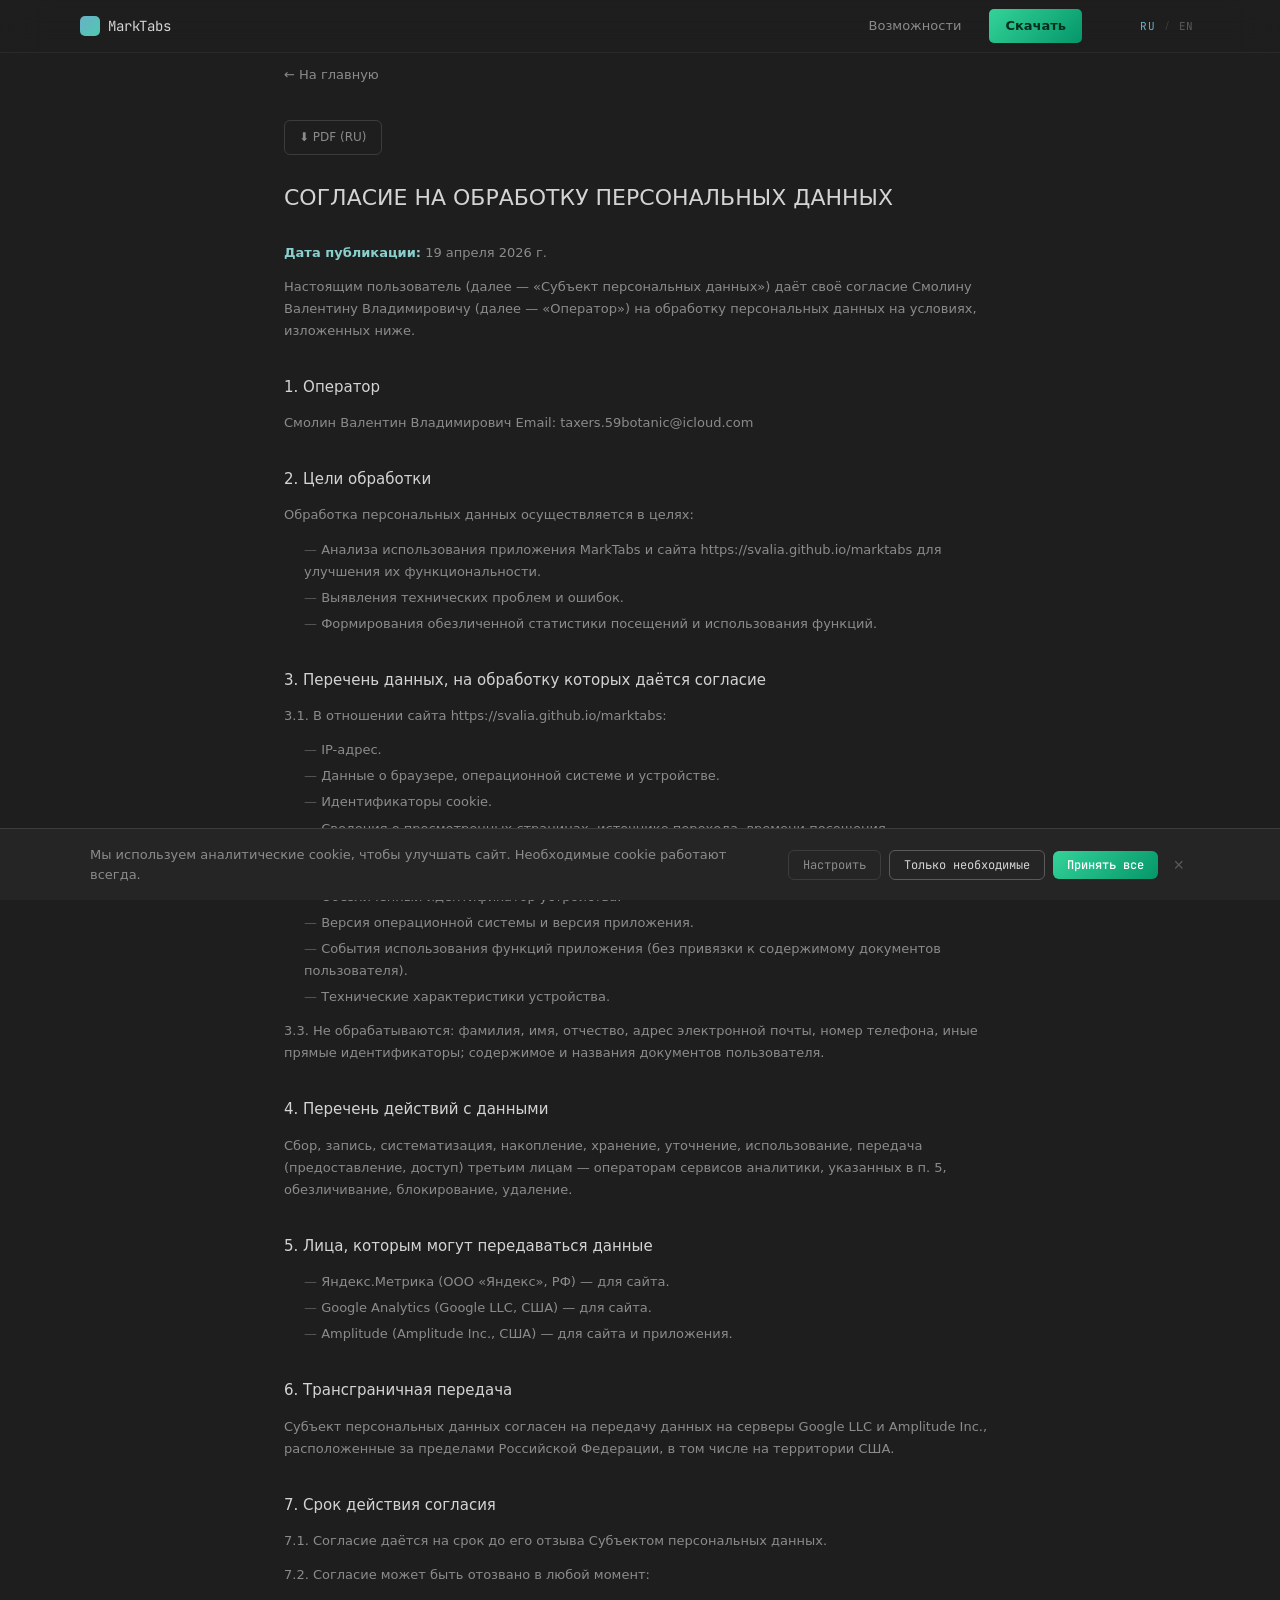
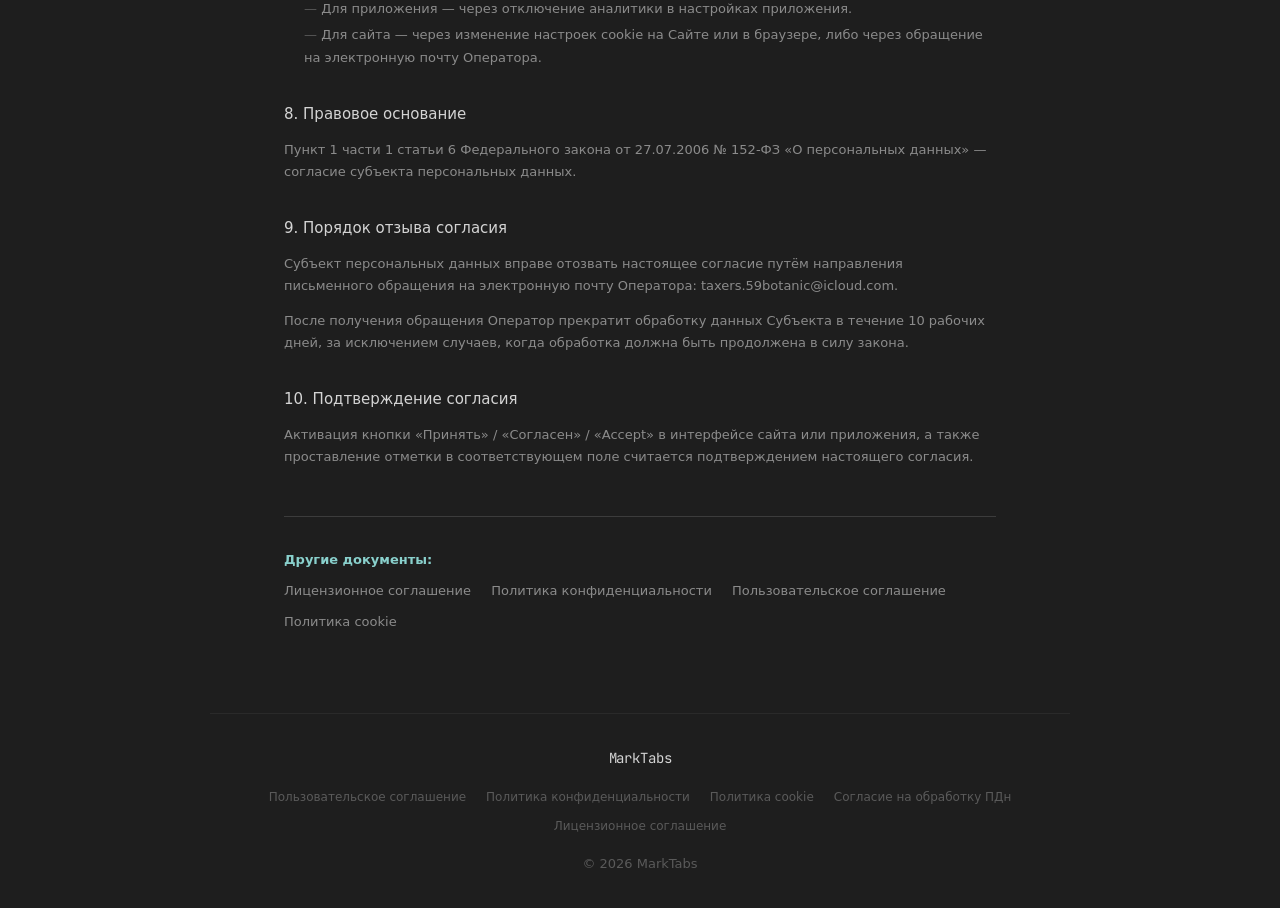
==== commit a31cbd3c: "Task 35: cookie consent banner + analytics gating behind consent" ====
--- a/legal/consent/index.html
+++ b/legal/consent/index.html
@@ -176,5 +176,6 @@
     })();
   </script>
   <script src="../../analytics/landing-tracking.js"></script>
+  <script src="../../cookie-consent.js"></script>
 </body>
 </html>
--- a/style.css
+++ b/style.css
@@ -1031,6 +1031,21 @@
   color: var(--fg3);
 }
 
+.dl-disclaimer {
+  font-size: 11px;
+  color: var(--fg3);
+  margin: 0;
+  line-height: 1.5;
+}
+.dl-disclaimer a {
+  color: var(--fg3);
+  text-decoration: underline;
+  text-underline-offset: 2px;
+}
+.dl-disclaimer a:hover {
+  color: var(--fg2);
+}
+
 /* =============================================
    FOOTER
    ============================================= */
@@ -1047,6 +1062,50 @@
 .footer-copy {
   font-size: 13px;
   color: var(--fg3);
+}
+
+.footer.footer-main {
+  flex-direction: column;
+  gap: 0;
+  padding: 24px 40px 20px;
+}
+
+.footer-top {
+  display: flex;
+  align-items: center;
+  justify-content: space-between;
+  width: 100%;
+  padding-bottom: 16px;
+}
+
+.footer-bottom {
+  width: 100%;
+  padding-top: 16px;
+  border-top: 1px solid var(--border2);
+}
+
+.footer-bottom .footer-legal-links {
+  display: flex;
+  gap: 24px;
+  flex-wrap: nowrap;
+  white-space: nowrap;
+}
+
+.footer-bottom .footer-legal-links a {
+  font-size: 12px;
+  color: var(--fg3);
+  text-decoration: none;
+}
+
+.footer-bottom .footer-legal-links a:hover {
+  color: var(--fg2);
+}
+
+@media (max-width: 860px) {
+  .footer-bottom .footer-legal-links {
+    flex-wrap: wrap;
+    gap: 10px 20px;
+  }
 }
 
 /* =============================================
@@ -2558,3 +2617,259 @@
 .footer-legal-links a:hover {
   color: var(--fg2);
 }
+
+/* =============================================
+   COOKIE CONSENT BANNER + MODAL
+   ============================================= */
+
+/* Banner */
+.ck-banner {
+  position: fixed;
+  bottom: 0;
+  left: 0;
+  right: 0;
+  z-index: 9999;
+  background: var(--bg2);
+  border-top: 1px solid var(--border);
+  padding: 16px 24px;
+}
+
+.ck-banner-inner {
+  max-width: 1100px;
+  margin: 0 auto;
+  display: flex;
+  align-items: center;
+  gap: 16px;
+  position: relative;
+  padding-right: 32px;
+}
+
+.ck-banner-text {
+  flex: 1;
+  font-size: 13px;
+  color: var(--fg2);
+  margin: 0;
+  line-height: 1.5;
+}
+
+.ck-banner-actions {
+  display: flex;
+  align-items: center;
+  gap: 8px;
+  flex-shrink: 0;
+}
+
+/* Buttons */
+.ck-btn {
+  font-family: var(--font-mono);
+  font-size: 12px;
+  padding: 8px 14px;
+  border-radius: 6px;
+  cursor: pointer;
+  white-space: nowrap;
+  transition: filter 0.15s, background 0.15s;
+  line-height: 1;
+}
+
+.ck-ghost {
+  background: transparent;
+  border: 1px solid var(--border);
+  color: var(--fg2);
+}
+.ck-ghost:hover { border-color: var(--fg3); color: var(--fg); }
+
+.ck-secondary {
+  background: transparent;
+  border: 1px solid var(--fg3);
+  color: var(--fg);
+}
+.ck-secondary:hover { border-color: var(--fg2); }
+
+.ck-primary {
+  background: linear-gradient(135deg, #34d399 0%, #059669 100%);
+  border: none;
+  color: #fff;
+  font-weight: 500;
+}
+.ck-primary:hover { filter: brightness(1.1); }
+
+/* Close button */
+.ck-close {
+  background: none;
+  border: none;
+  color: var(--fg3);
+  font-size: 18px;
+  cursor: pointer;
+  line-height: 1;
+  padding: 2px 6px;
+  position: absolute;
+  right: 0;
+  top: 50%;
+  transform: translateY(-50%);
+}
+.ck-close:hover { color: var(--fg); }
+
+/* Modal overlay */
+.ck-overlay {
+  position: fixed;
+  inset: 0;
+  z-index: 10000;
+  background: rgba(0, 0, 0, 0.7);
+  display: flex;
+  align-items: center;
+  justify-content: center;
+  padding: 20px;
+}
+
+.ck-modal {
+  background: var(--bg2);
+  border: 1px solid var(--border);
+  border-radius: var(--radius);
+  width: 100%;
+  max-width: 520px;
+  max-height: 90vh;
+  overflow-y: auto;
+  display: flex;
+  flex-direction: column;
+}
+
+.ck-modal-hdr {
+  display: flex;
+  align-items: center;
+  justify-content: space-between;
+  padding: 20px 24px 16px;
+  border-bottom: 1px solid var(--border);
+}
+
+.ck-modal-title {
+  font-size: 15px;
+  font-weight: 600;
+  color: var(--head);
+  margin: 0;
+  letter-spacing: -0.01em;
+}
+
+.ck-modal-hdr .ck-close {
+  position: static;
+  transform: none;
+}
+
+.ck-modal-body {
+  padding: 0;
+}
+
+.ck-category {
+  padding: 20px 24px;
+  border-bottom: 1px solid var(--border2);
+}
+
+.ck-category:last-child {
+  border-bottom: none;
+}
+
+.ck-cat-hdr {
+  display: flex;
+  align-items: flex-start;
+  gap: 16px;
+}
+
+.ck-cat-info {
+  flex: 1;
+}
+
+.ck-cat-info h3 {
+  font-size: 13px;
+  font-weight: 600;
+  color: var(--fg);
+  margin: 0 0 6px;
+}
+
+.ck-cat-info p {
+  font-size: 12px;
+  color: var(--fg3);
+  margin: 0;
+  line-height: 1.5;
+}
+
+.ck-always-on {
+  font-family: var(--font-mono);
+  font-size: 11px;
+  color: #34d399;
+  white-space: nowrap;
+  flex-shrink: 0;
+  margin-top: 2px;
+}
+
+/* Toggle switch */
+.ck-toggle {
+  display: inline-block;
+  cursor: pointer;
+  flex-shrink: 0;
+  margin-top: 2px;
+}
+
+.ck-toggle input {
+  position: absolute;
+  opacity: 0;
+  width: 0;
+  height: 0;
+}
+
+.ck-toggle-track {
+  display: block;
+  width: 40px;
+  height: 22px;
+  background: var(--bg4);
+  border: 1px solid var(--border);
+  border-radius: 11px;
+  position: relative;
+  transition: background 0.2s, border-color 0.2s;
+}
+
+.ck-toggle input:checked ~ .ck-toggle-track {
+  background: #059669;
+  border-color: #059669;
+}
+
+.ck-toggle-thumb {
+  position: absolute;
+  top: 2px;
+  left: 2px;
+  width: 16px;
+  height: 16px;
+  background: var(--fg3);
+  border-radius: 50%;
+  transition: transform 0.2s, background 0.2s;
+}
+
+.ck-toggle input:checked ~ .ck-toggle-track .ck-toggle-thumb {
+  transform: translateX(18px);
+  background: #fff;
+}
+
+.ck-modal-ftr {
+  display: flex;
+  gap: 8px;
+  justify-content: flex-end;
+  padding: 16px 24px;
+  border-top: 1px solid var(--border);
+}
+
+/* Mobile */
+@media (max-width: 680px) {
+  .ck-banner-inner {
+    flex-direction: column;
+    align-items: stretch;
+    padding-right: 0;
+    padding-top: 8px;
+  }
+  .ck-banner-actions { flex-wrap: wrap; }
+  .ck-close {
+    position: absolute;
+    top: 0;
+    right: 0;
+    transform: none;
+  }
+  .ck-modal-ftr { flex-direction: column; }
+  .ck-modal-ftr .ck-btn { width: 100%; text-align: center; }
+}
